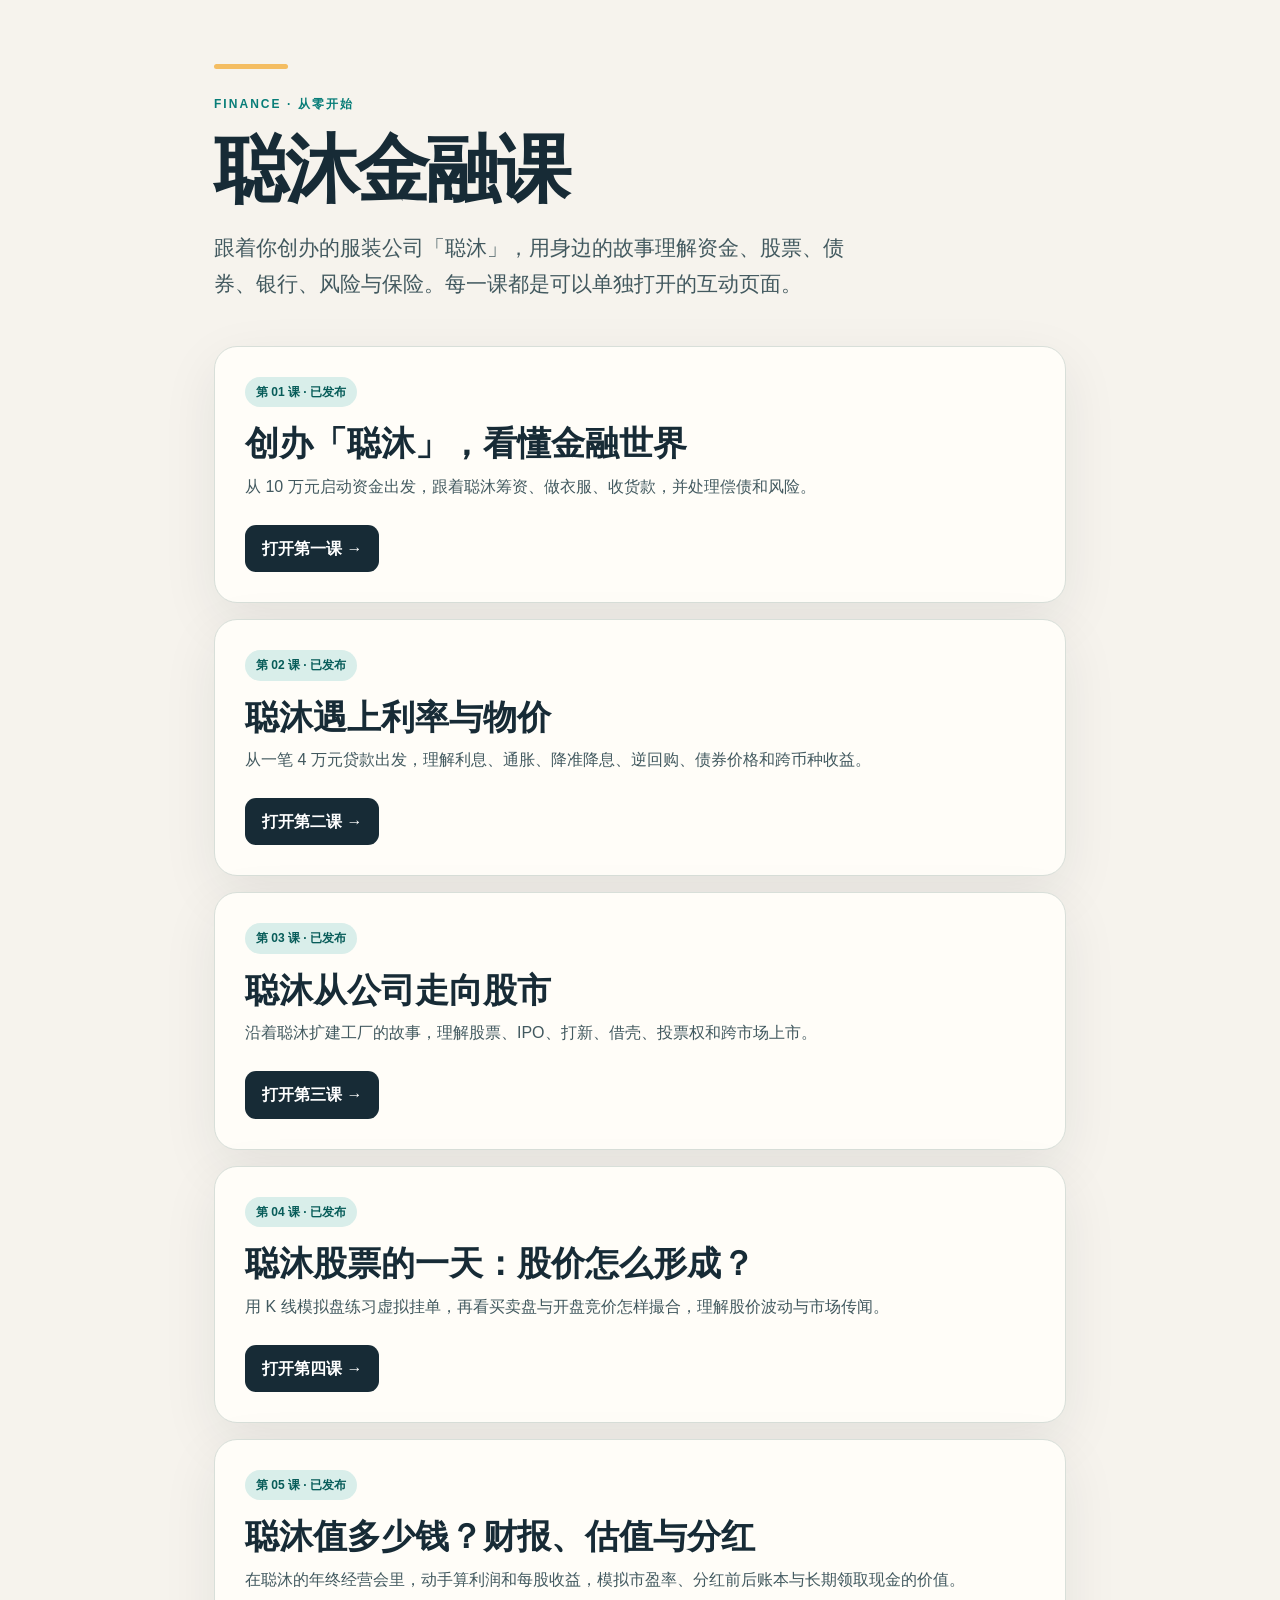
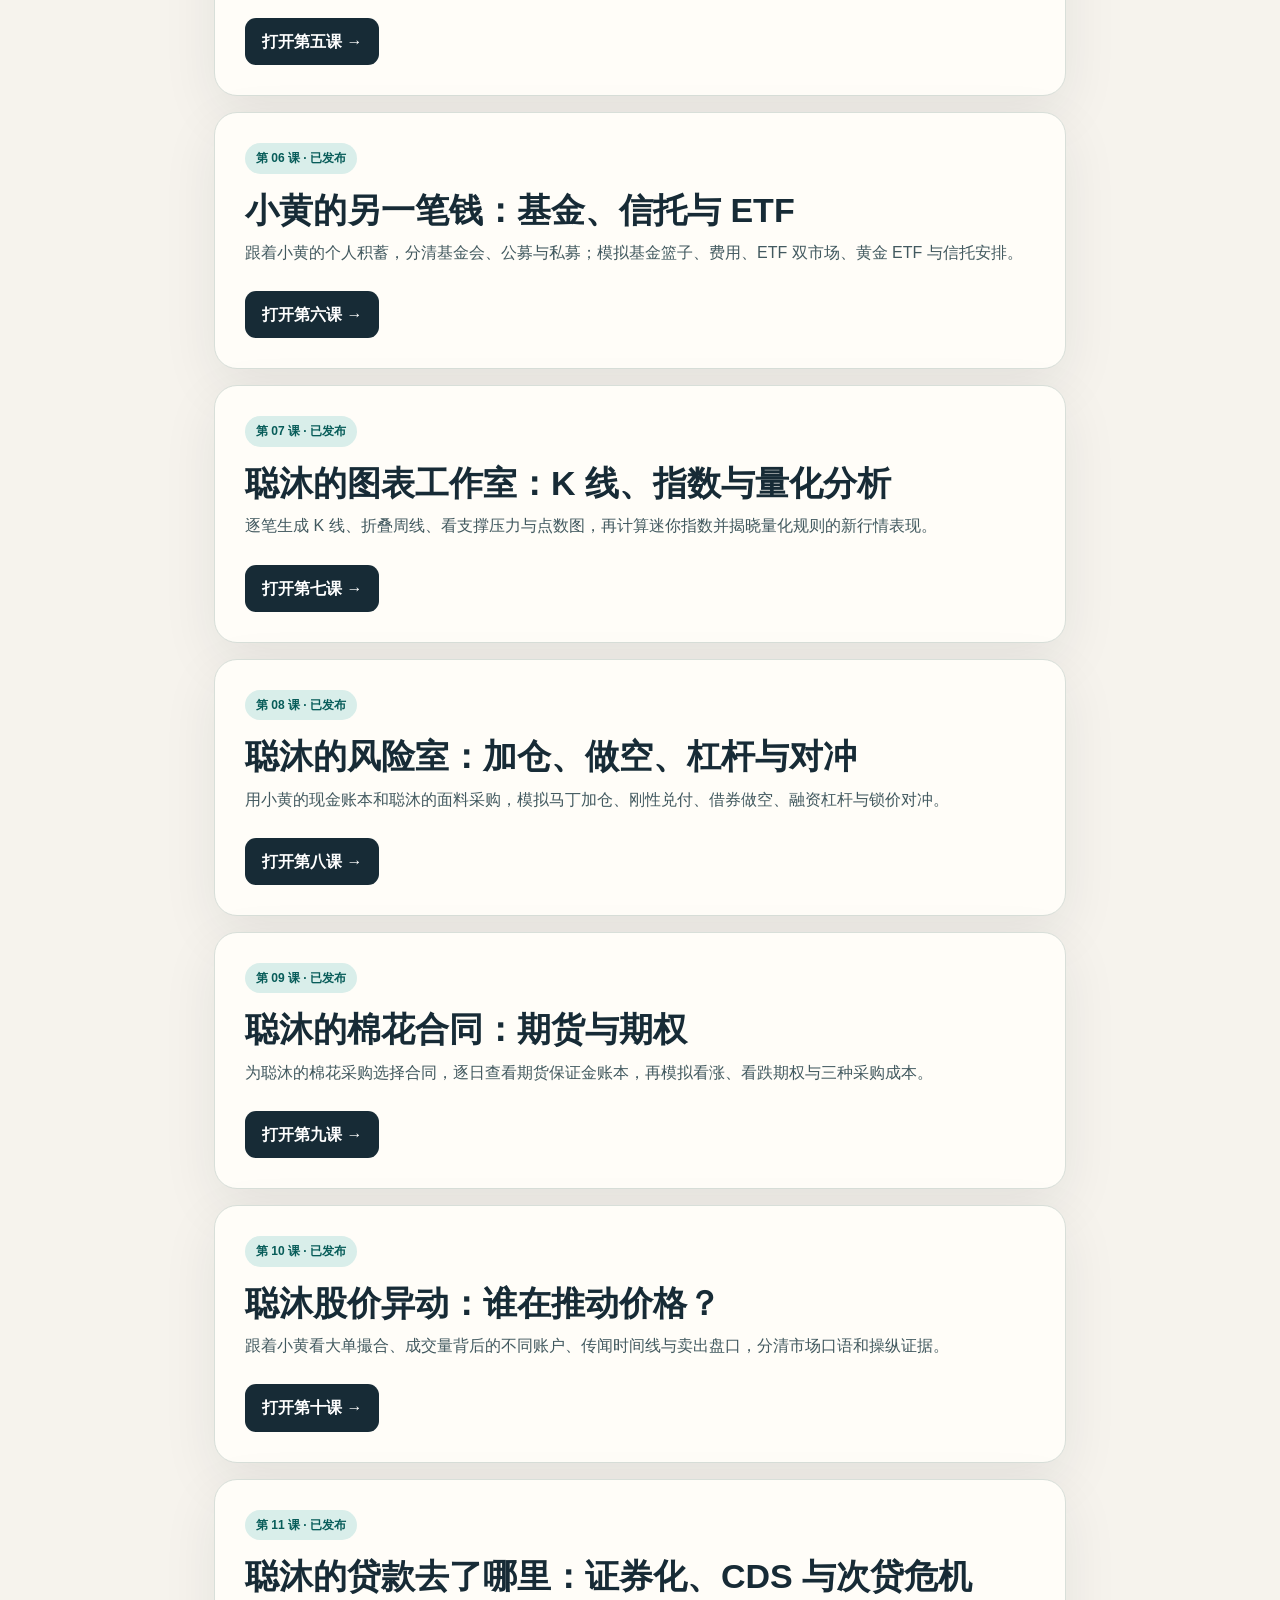
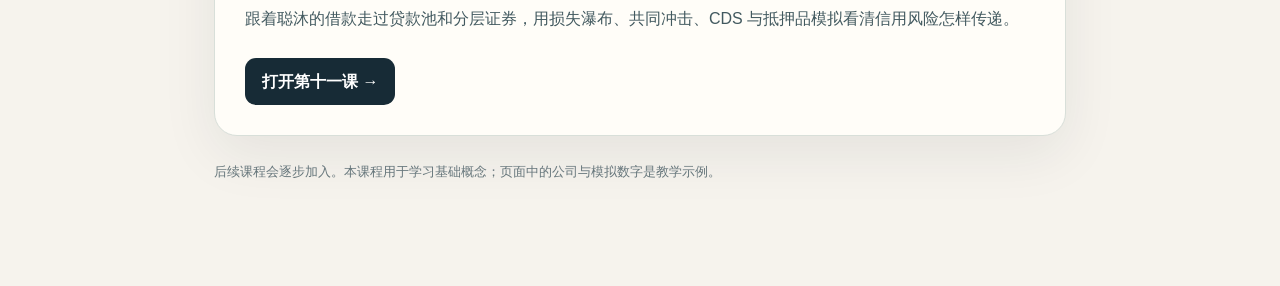
==== index.html @ 576a6f42 "Add lesson eleven on securitization and credit risk" ====
<!doctype html>
<html lang="zh-CN">
<head>
  <meta charset="utf-8">
  <meta name="viewport" content="width=device-width, initial-scale=1">
  <meta name="description" content="跟着聪沐服装公司的故事，学习金融基础知识。">
  <title>聪沐金融课</title>
  <style>
    :root{color-scheme:light;--ink:#172b36;--teal:#087d78;--paper:#f6f3ed;--line:#d8dfd9;--gold:#f4bd62}
    *{box-sizing:border-box}body{margin:0;background:var(--paper);color:var(--ink);font-family:-apple-system,BlinkMacSystemFont,"PingFang SC","Microsoft YaHei",sans-serif;line-height:1.7}a{color:inherit}.wrap{max-width:900px;margin:auto;padding:64px 24px 90px}.eyebrow{font-size:12px;letter-spacing:.17em;text-transform:uppercase;color:var(--teal);font-weight:800}h1{font-size:clamp(38px,7vw,74px);line-height:1.15;letter-spacing:-.045em;margin:13px 0 18px}.lead{font-size:clamp(17px,2.5vw,21px);color:#42595f;max-width:670px;margin:0 0 44px}.lesson{display:block;text-decoration:none;background:#fffdf8;border:1px solid var(--line);border-radius:23px;padding:30px;box-shadow:0 18px 55px rgba(23,43,54,.08);transition:transform .2s,box-shadow .2s;margin:0 0 16px}.lesson:hover{transform:translateY(-3px);box-shadow:0 22px 60px rgba(23,43,54,.14)}.label{display:inline-block;background:#d9eeea;color:#075c59;font-size:12px;font-weight:800;border-radius:100px;padding:5px 11px}.lesson h2{font-size:clamp(25px,4vw,34px);line-height:1.25;margin:15px 0 8px}.lesson p{font-size:16px;color:#42595f;margin:0 0 25px}.open{display:inline-block;background:var(--ink);color:white;border-radius:11px;padding:10px 17px;font-weight:800}.foot{margin-top:25px;color:#66767b;font-size:13px}.line{width:74px;height:5px;background:var(--gold);border-radius:5px;margin-bottom:25px}@media(prefers-reduced-motion:reduce){.lesson{transition:none}}
  </style>
</head>
<body>
  <main class="wrap">
    <div class="line" aria-hidden="true"></div>
    <div class="eyebrow">Finance · 从零开始</div>
    <h1>聪沐金融课</h1>
    <p class="lead">跟着你创办的服装公司「聪沐」，用身边的故事理解资金、股票、债券、银行、风险与保险。每一课都是可以单独打开的互动页面。</p>
    <a class="lesson" href="finance-course-01.html">
      <span class="label">第 01 课 · 已发布</span>
      <h2>创办「聪沐」，看懂金融世界</h2>
      <p>从 10 万元启动资金出发，跟着聪沐筹资、做衣服、收货款，并处理偿债和风险。</p>
      <span class="open">打开第一课 →</span>
    </a>
    <a class="lesson" href="finance-course-02.html">
      <span class="label">第 02 课 · 已发布</span>
      <h2>聪沐遇上利率与物价</h2>
      <p>从一笔 4 万元贷款出发，理解利息、通胀、降准降息、逆回购、债券价格和跨币种收益。</p>
      <span class="open">打开第二课 →</span>
    </a>
    <a class="lesson" href="finance-course-03.html">
      <span class="label">第 03 课 · 已发布</span>
      <h2>聪沐从公司走向股市</h2>
      <p>沿着聪沐扩建工厂的故事，理解股票、IPO、打新、借壳、投票权和跨市场上市。</p>
      <span class="open">打开第三课 →</span>
    </a>
    <a class="lesson" href="finance-course-04.html">
      <span class="label">第 04 课 · 已发布</span>
      <h2>聪沐股票的一天：股价怎么形成？</h2>
      <p>用 K 线模拟盘练习虚拟挂单，再看买卖盘与开盘竞价怎样撮合，理解股价波动与市场传闻。</p>
      <span class="open">打开第四课 →</span>
    </a>
    <a class="lesson" href="finance-course-05.html">
      <span class="label">第 05 课 · 已发布</span>
      <h2>聪沐值多少钱？财报、估值与分红</h2>
      <p>在聪沐的年终经营会里，动手算利润和每股收益，模拟市盈率、分红前后账本与长期领取现金的价值。</p>
      <span class="open">打开第五课 →</span>
    </a>
    <a class="lesson" href="finance-course-06.html">
      <span class="label">第 06 课 · 已发布</span>
      <h2>小黄的另一笔钱：基金、信托与 ETF</h2>
      <p>跟着小黄的个人积蓄，分清基金会、公募与私募；模拟基金篮子、费用、ETF 双市场、黄金 ETF 与信托安排。</p>
      <span class="open">打开第六课 →</span>
    </a>
    <a class="lesson" href="finance-course-07.html">
      <span class="label">第 07 课 · 已发布</span>
      <h2>聪沐的图表工作室：K 线、指数与量化分析</h2>
      <p>逐笔生成 K 线、折叠周线、看支撑压力与点数图，再计算迷你指数并揭晓量化规则的新行情表现。</p>
      <span class="open">打开第七课 →</span>
    </a>
    <a class="lesson" href="finance-course-08.html">
      <span class="label">第 08 课 · 已发布</span>
      <h2>聪沐的风险室：加仓、做空、杠杆与对冲</h2>
      <p>用小黄的现金账本和聪沐的面料采购，模拟马丁加仓、刚性兑付、借券做空、融资杠杆与锁价对冲。</p>
      <span class="open">打开第八课 →</span>
    </a>
    <a class="lesson" href="finance-course-09.html">
      <span class="label">第 09 课 · 已发布</span>
      <h2>聪沐的棉花合同：期货与期权</h2>
      <p>为聪沐的棉花采购选择合同，逐日查看期货保证金账本，再模拟看涨、看跌期权与三种采购成本。</p>
      <span class="open">打开第九课 →</span>
    </a>
    <a class="lesson" href="finance-course-10.html">
      <span class="label">第 10 课 · 已发布</span>
      <h2>聪沐股价异动：谁在推动价格？</h2>
      <p>跟着小黄看大单撮合、成交量背后的不同账户、传闻时间线与卖出盘口，分清市场口语和操纵证据。</p>
      <span class="open">打开第十课 →</span>
    </a>
    <a class="lesson" href="finance-course-11.html">
      <span class="label">第 11 课 · 已发布</span>
      <h2>聪沐的贷款去了哪里：证券化、CDS 与次贷危机</h2>
      <p>跟着聪沐的借款走过贷款池和分层证券，用损失瀑布、共同冲击、CDS 与抵押品模拟看清信用风险怎样传递。</p>
      <span class="open">打开第十一课 →</span>
    </a>
    <p class="foot">后续课程会逐步加入。本课程用于学习基础概念；页面中的公司与模拟数字是教学示例。</p>
  </main>
</body>
</html>
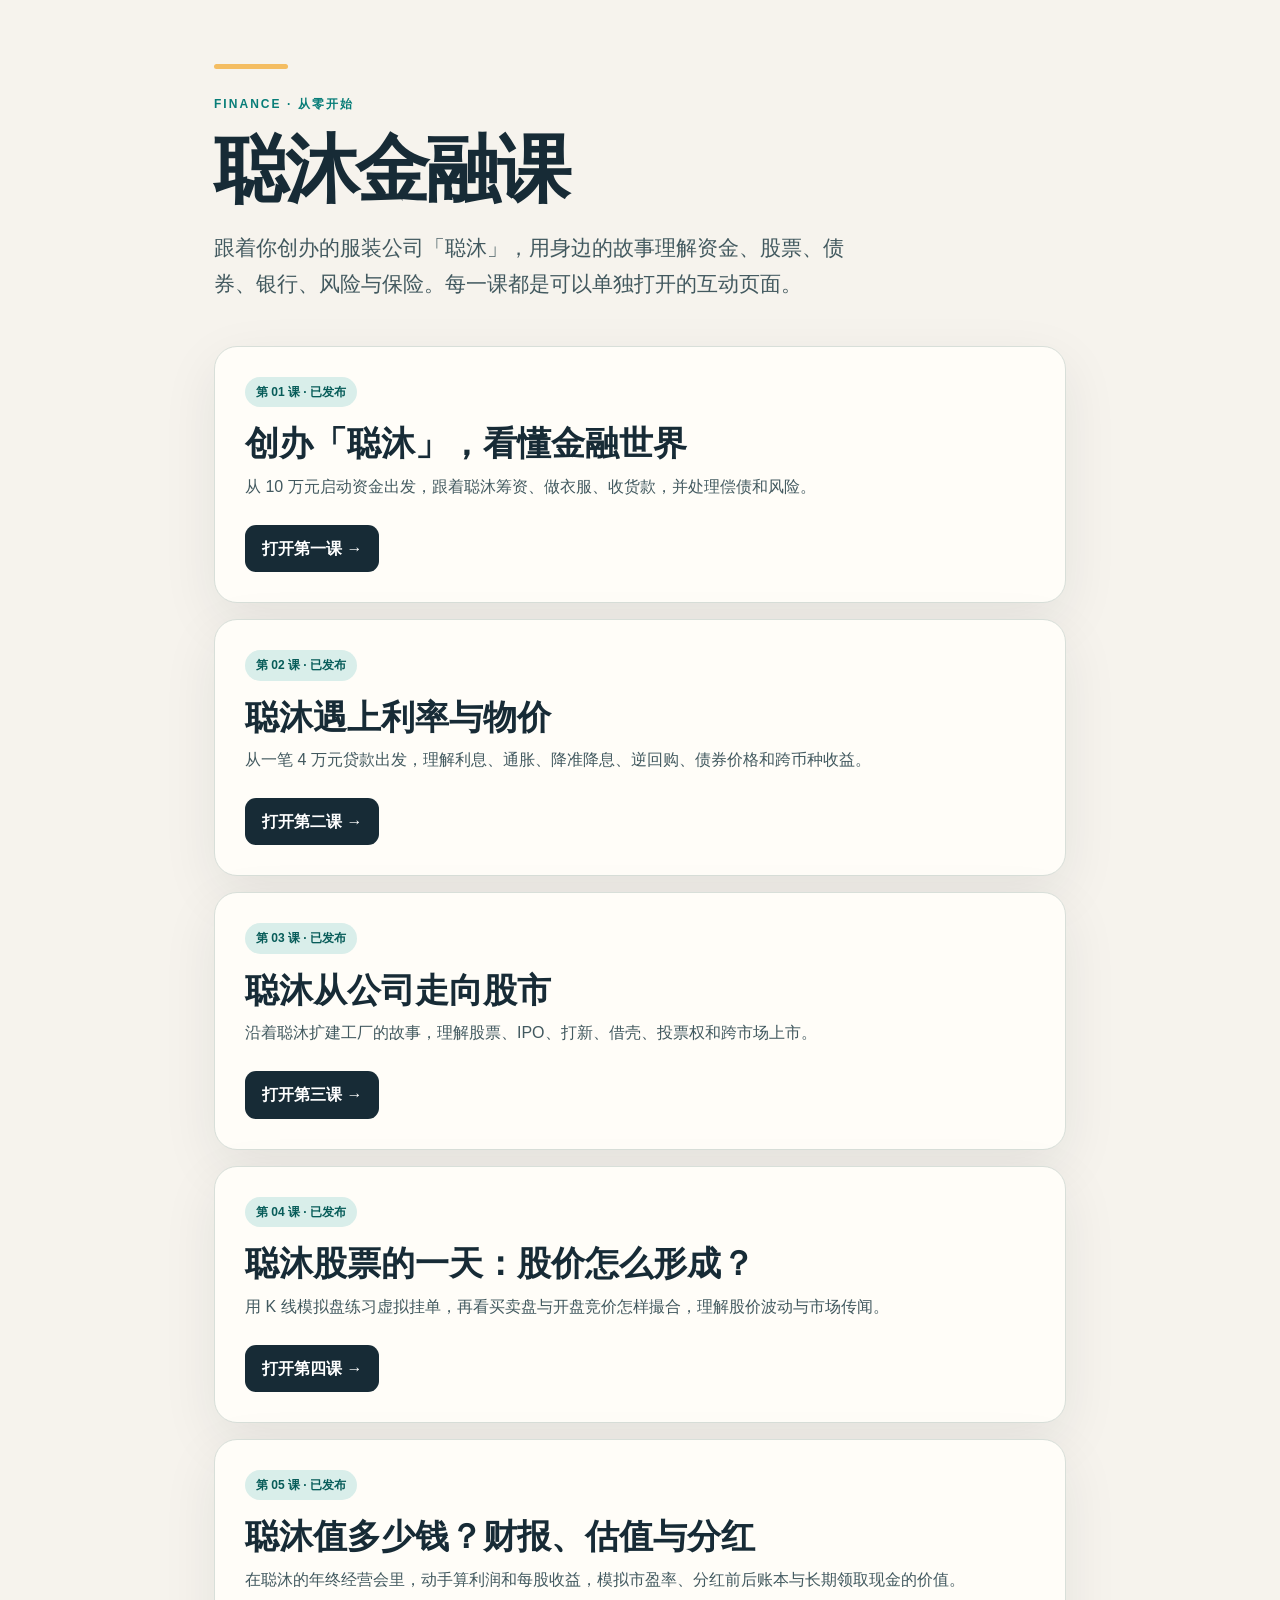
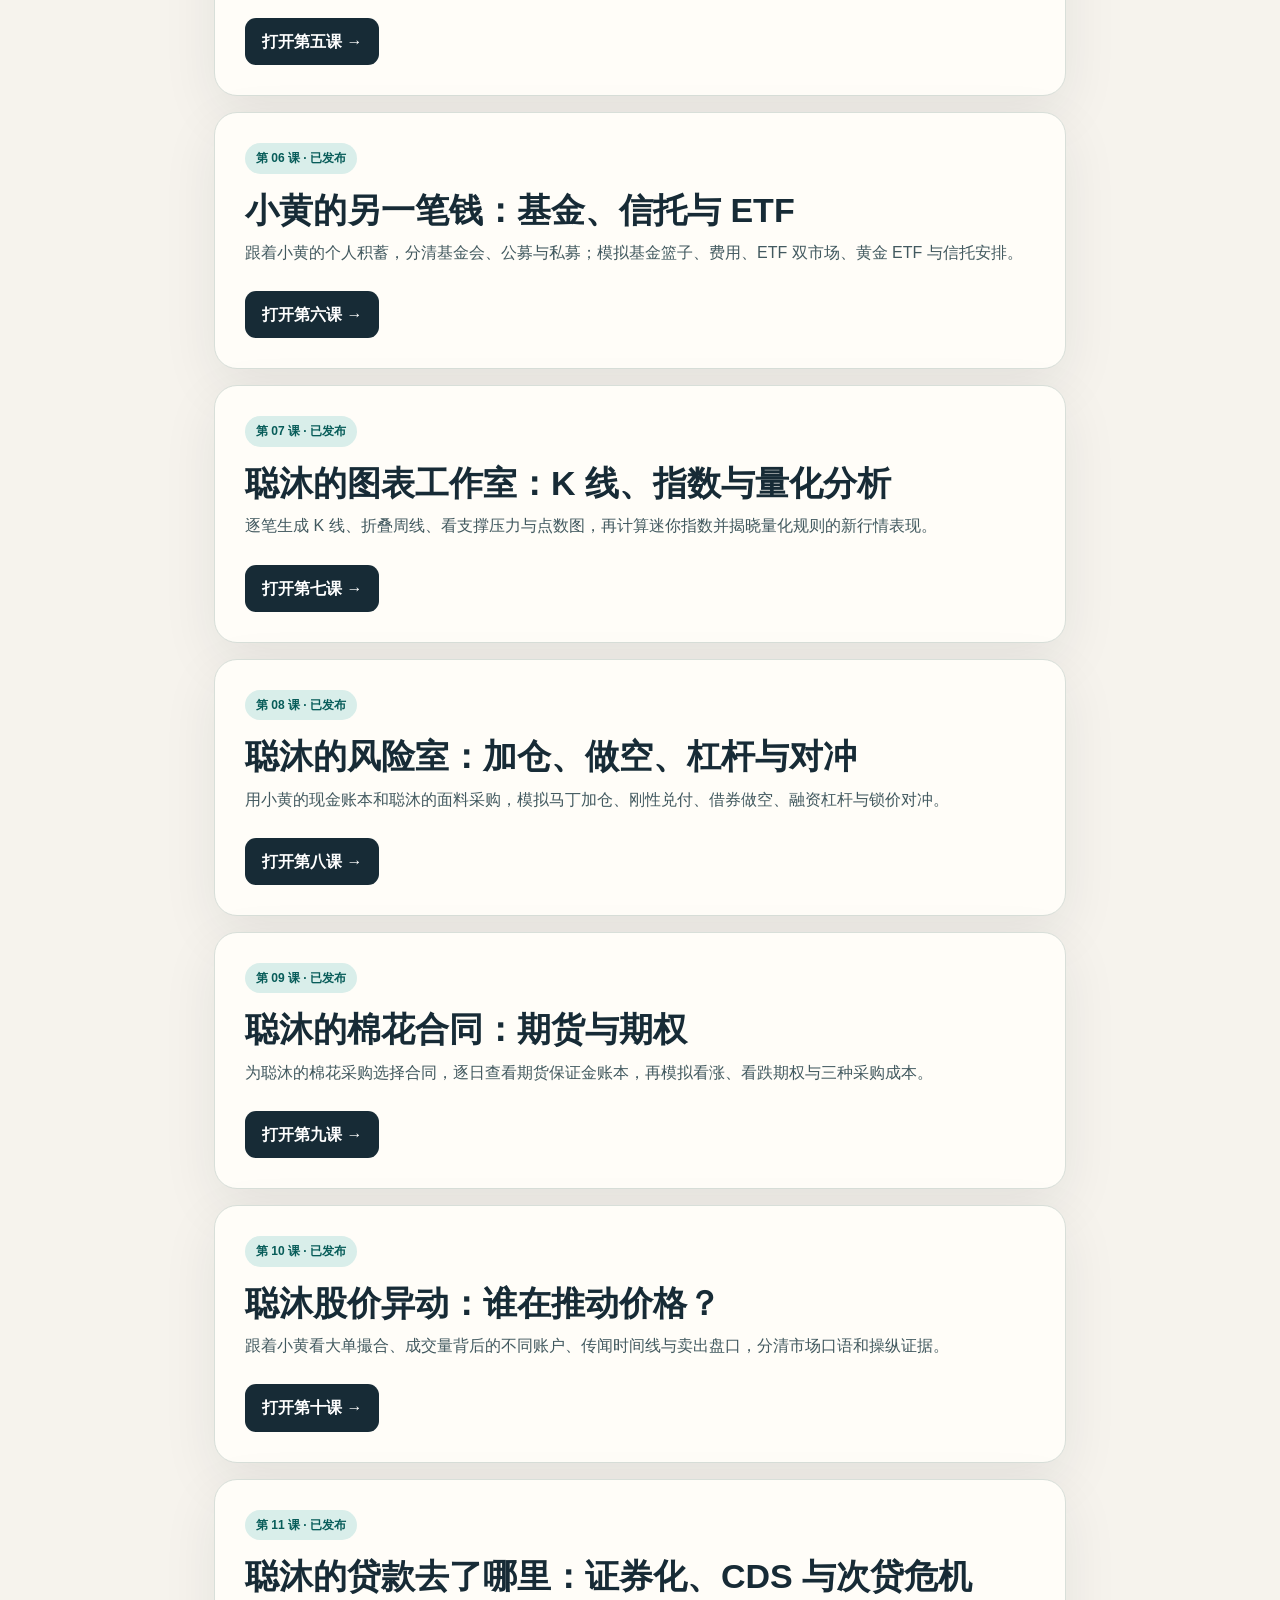
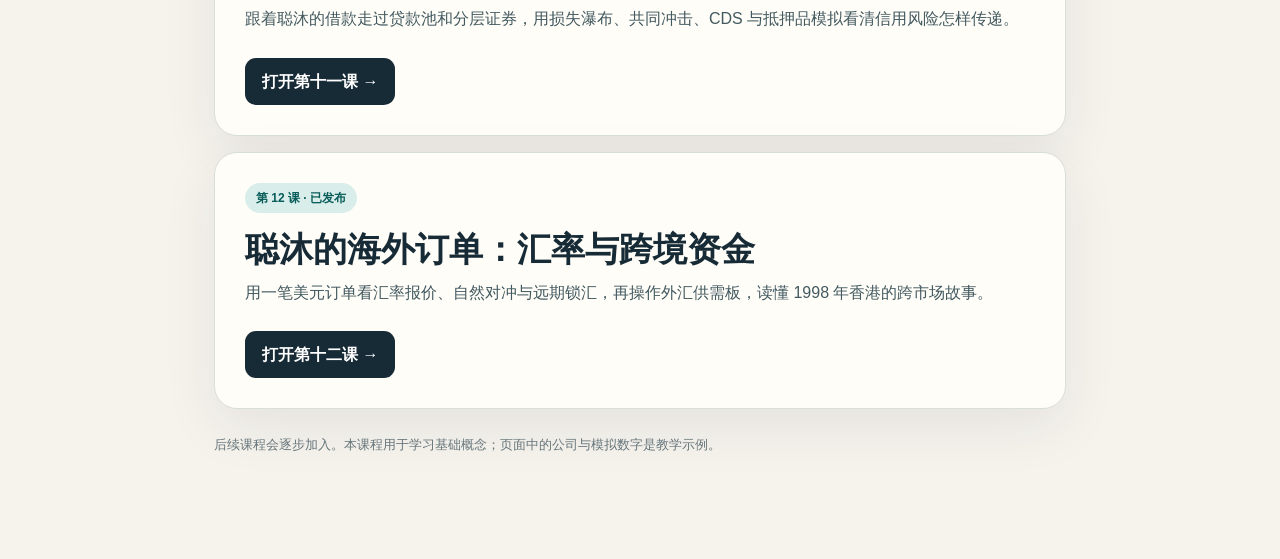
==== commit 32bc1f63: "Add lesson twelve on exchange rates and capital flows" ====
--- a/index.html
+++ b/index.html
@@ -82,6 +82,12 @@
       <p>跟着聪沐的借款走过贷款池和分层证券，用损失瀑布、共同冲击、CDS 与抵押品模拟看清信用风险怎样传递。</p>
       <span class="open">打开第十一课 →</span>
     </a>
+    <a class="lesson" href="finance-course-12.html">
+      <span class="label">第 12 课 · 已发布</span>
+      <h2>聪沐的海外订单：汇率与跨境资金</h2>
+      <p>用一笔美元订单看汇率报价、自然对冲与远期锁汇，再操作外汇供需板，读懂 1998 年香港的跨市场故事。</p>
+      <span class="open">打开第十二课 →</span>
+    </a>
     <p class="foot">后续课程会逐步加入。本课程用于学习基础概念；页面中的公司与模拟数字是教学示例。</p>
   </main>
 </body>
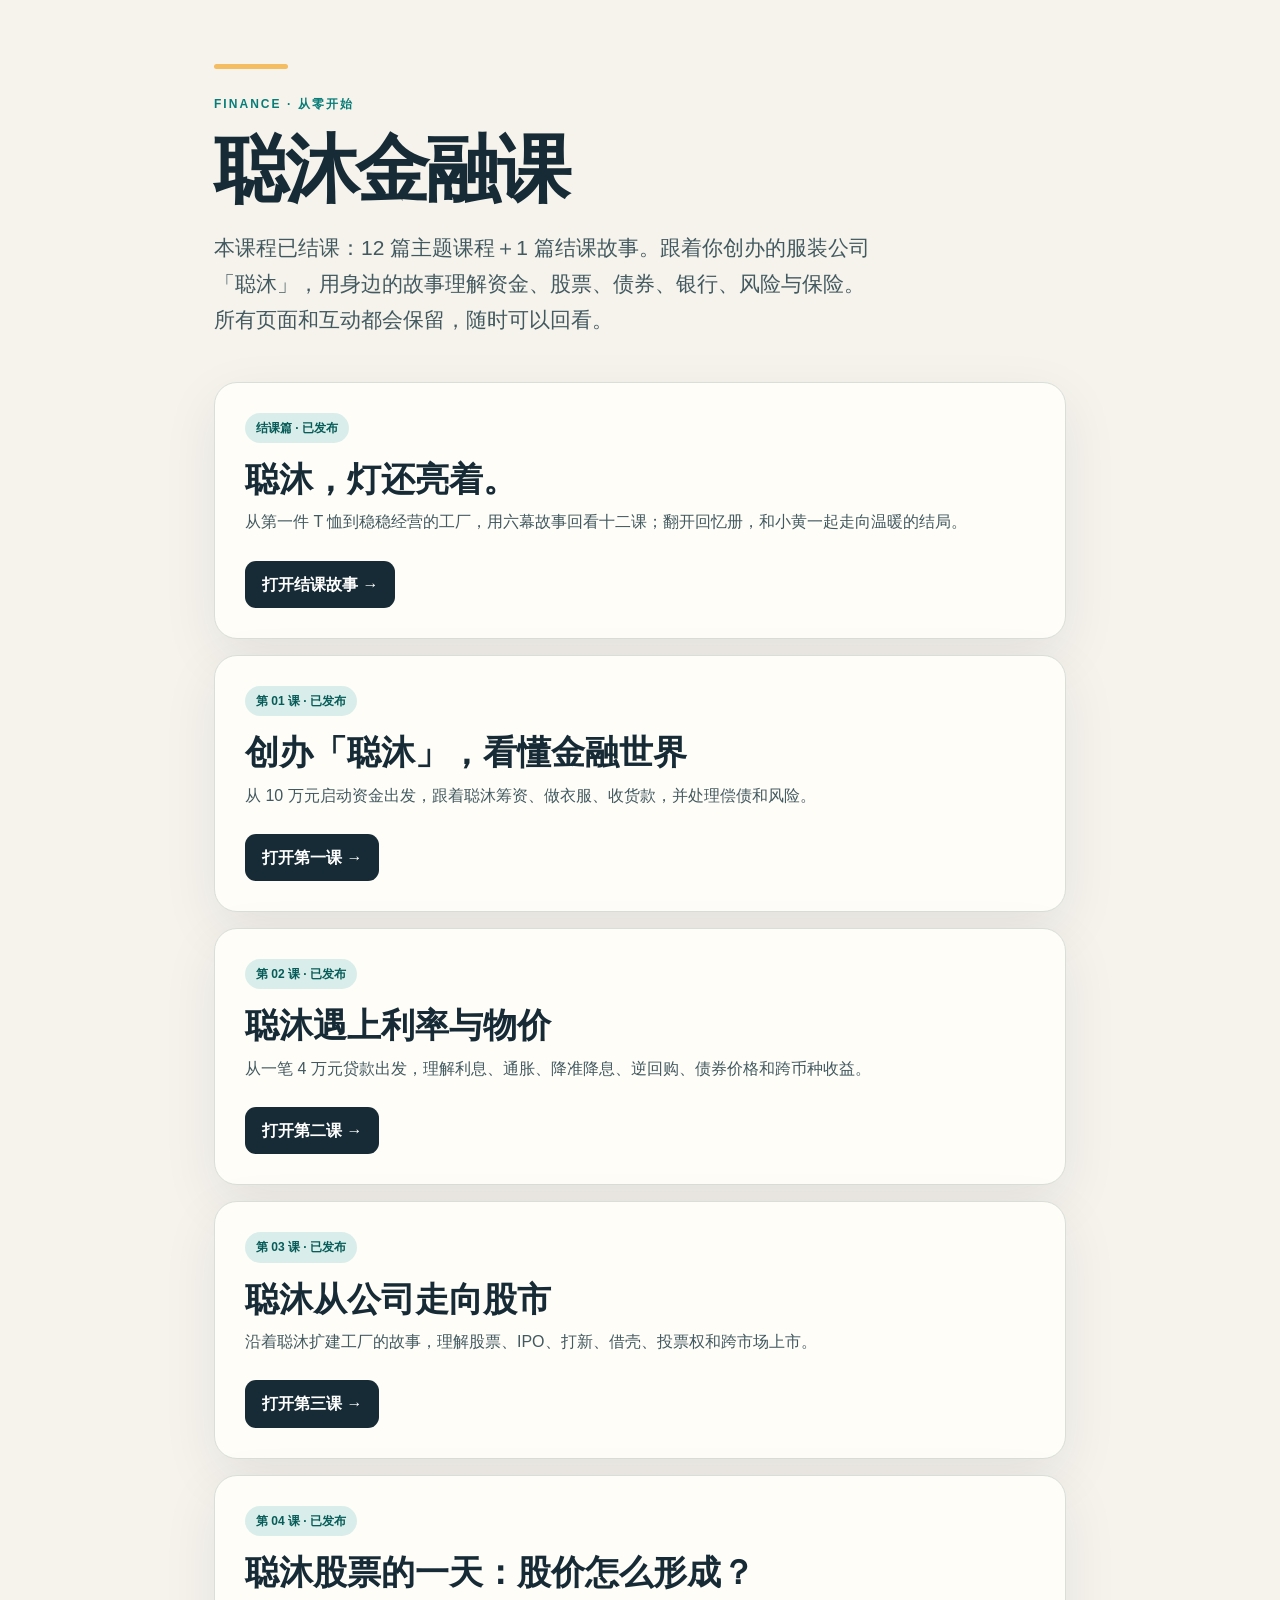
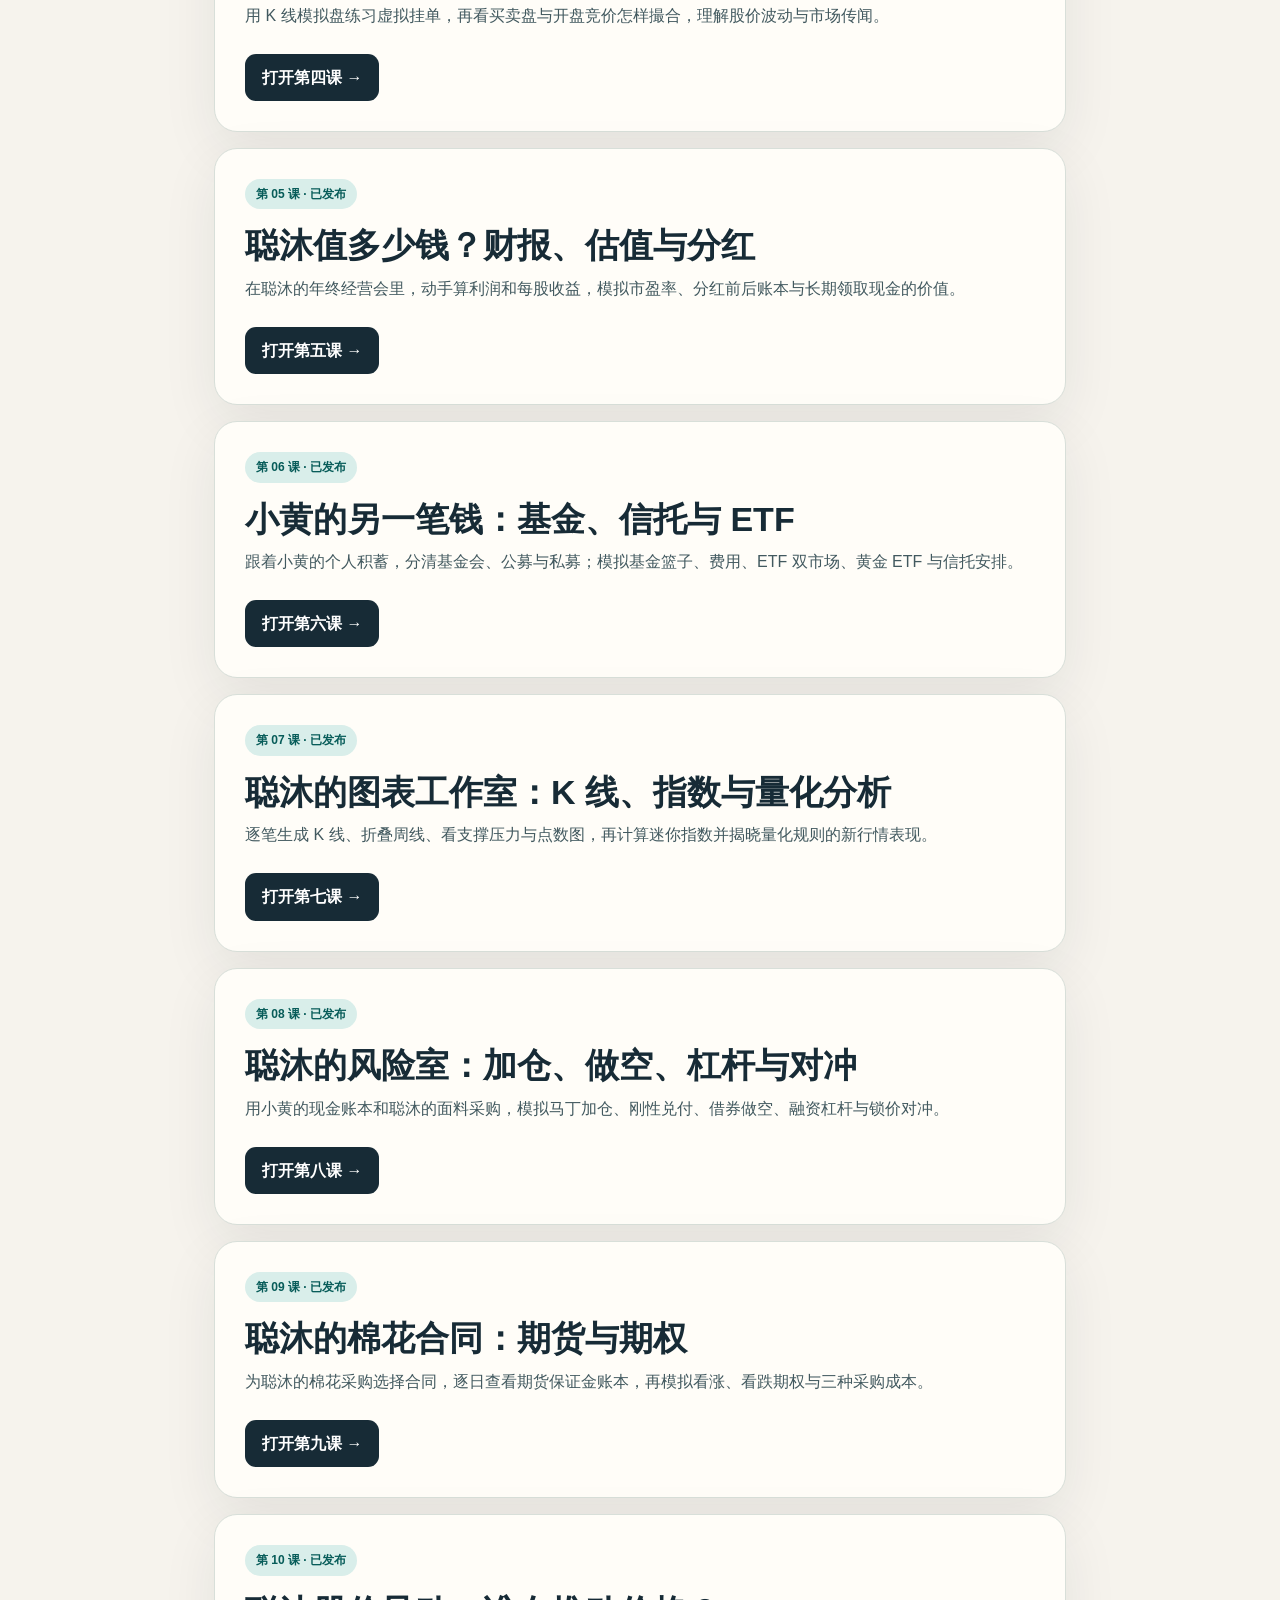
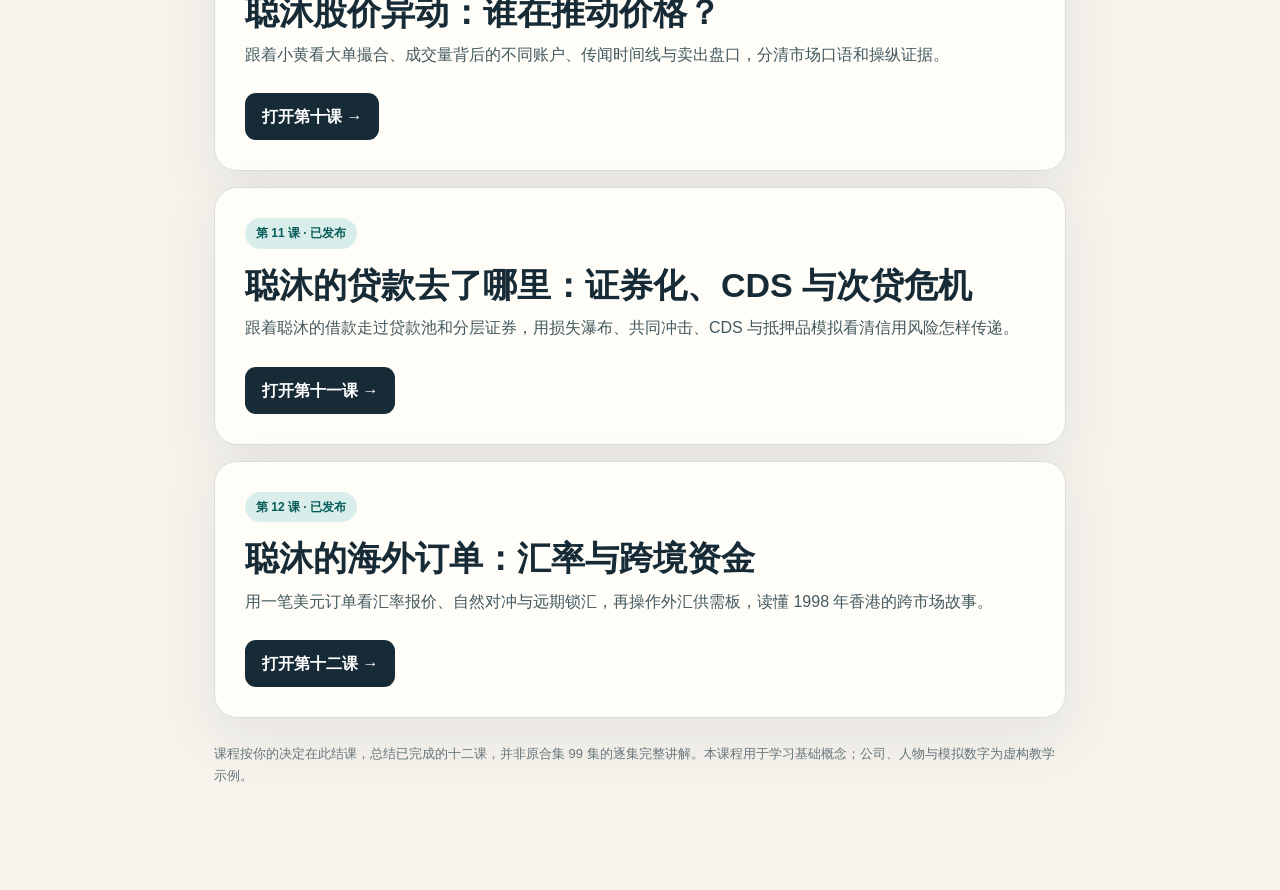
==== commit da5fe5f8: "Conclude course with Congmu company story" ====
--- a/index.html
+++ b/index.html
@@ -15,7 +15,13 @@
     <div class="line" aria-hidden="true"></div>
     <div class="eyebrow">Finance · 从零开始</div>
     <h1>聪沐金融课</h1>
-    <p class="lead">跟着你创办的服装公司「聪沐」，用身边的故事理解资金、股票、债券、银行、风险与保险。每一课都是可以单独打开的互动页面。</p>
+    <p class="lead">本课程已结课：12 篇主题课程＋1 篇结课故事。跟着你创办的服装公司「聪沐」，用身边的故事理解资金、股票、债券、银行、风险与保险。所有页面和互动都会保留，随时可以回看。</p>
+    <a class="lesson" href="finance-course-13.html">
+      <span class="label">结课篇 · 已发布</span>
+      <h2>聪沐，灯还亮着。</h2>
+      <p>从第一件 T 恤到稳稳经营的工厂，用六幕故事回看十二课；翻开回忆册，和小黄一起走向温暖的结局。</p>
+      <span class="open">打开结课故事 →</span>
+    </a>
     <a class="lesson" href="finance-course-01.html">
       <span class="label">第 01 课 · 已发布</span>
       <h2>创办「聪沐」，看懂金融世界</h2>
@@ -88,7 +94,7 @@
       <p>用一笔美元订单看汇率报价、自然对冲与远期锁汇，再操作外汇供需板，读懂 1998 年香港的跨市场故事。</p>
       <span class="open">打开第十二课 →</span>
     </a>
-    <p class="foot">后续课程会逐步加入。本课程用于学习基础概念；页面中的公司与模拟数字是教学示例。</p>
+    <p class="foot">课程按你的决定在此结课，总结已完成的十二课，并非原合集 99 集的逐集完整讲解。本课程用于学习基础概念；公司、人物与模拟数字为虚构教学示例。</p>
   </main>
 </body>
 </html>
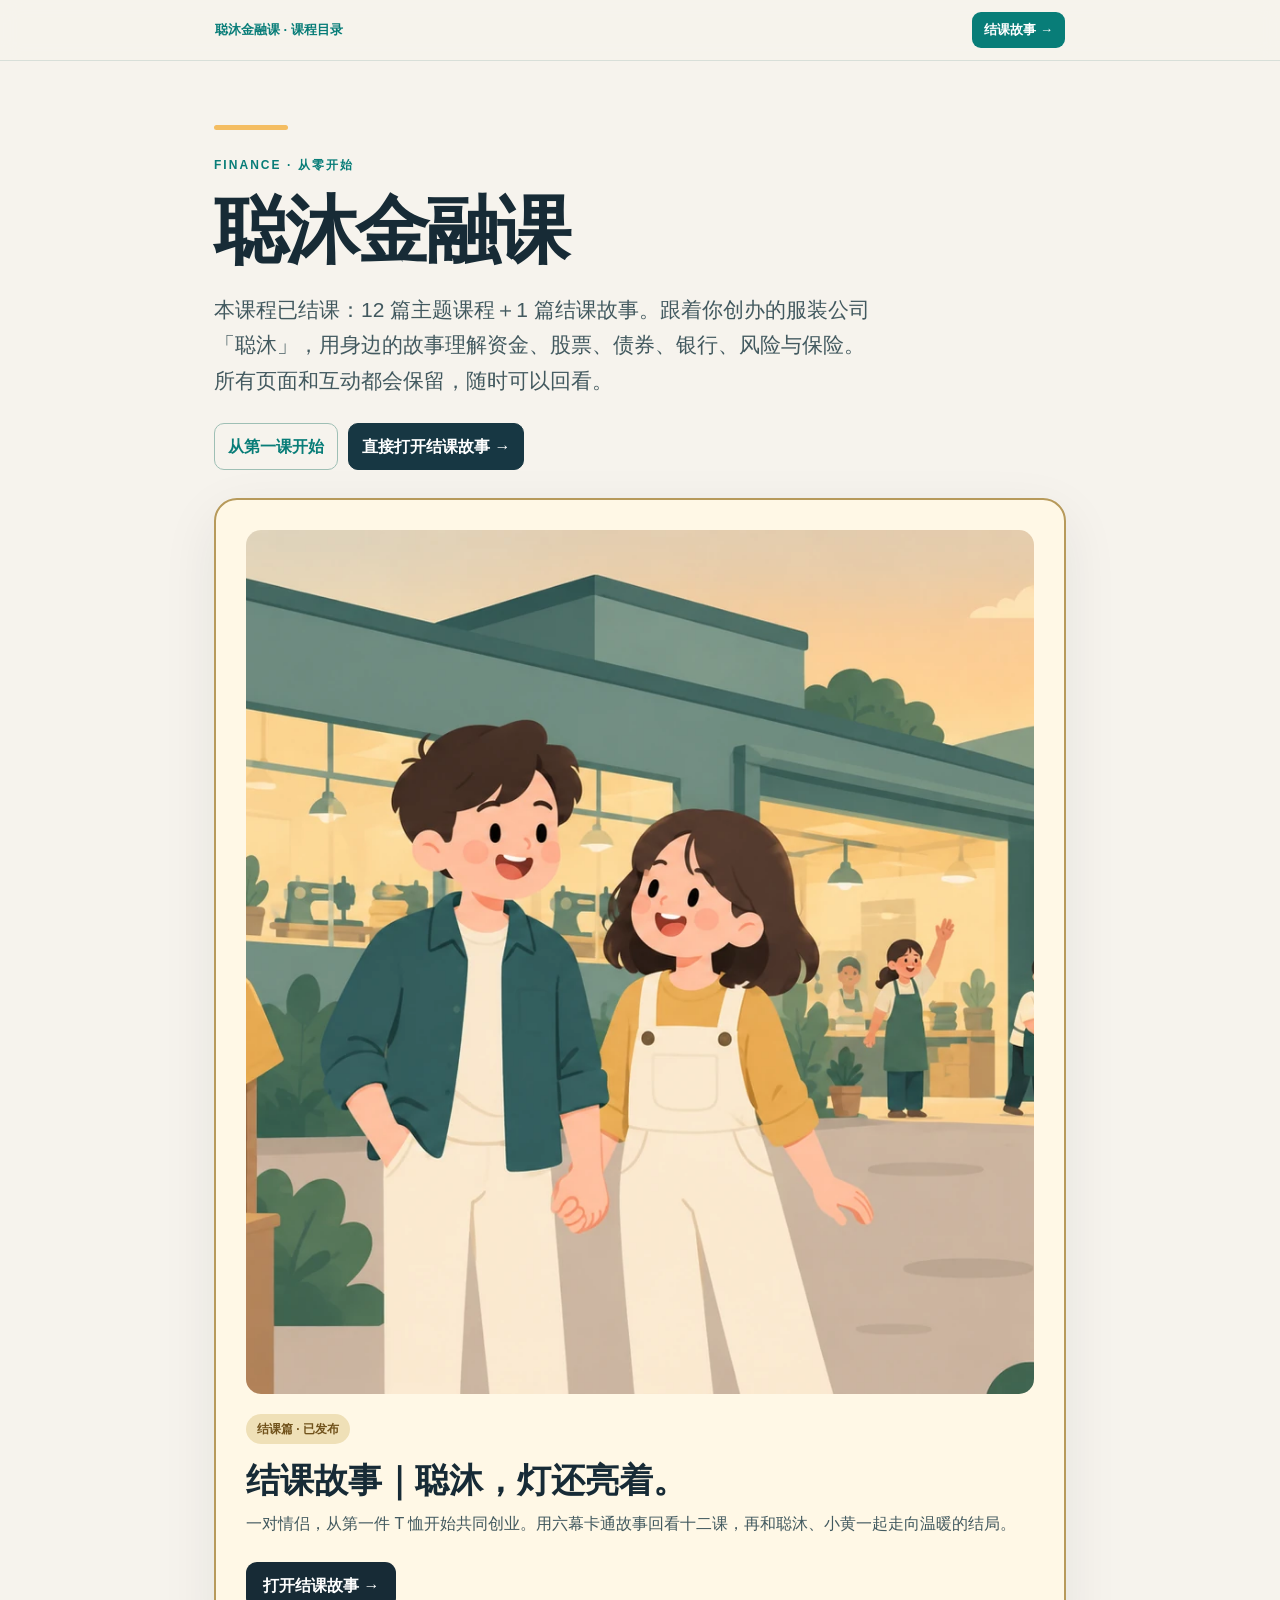
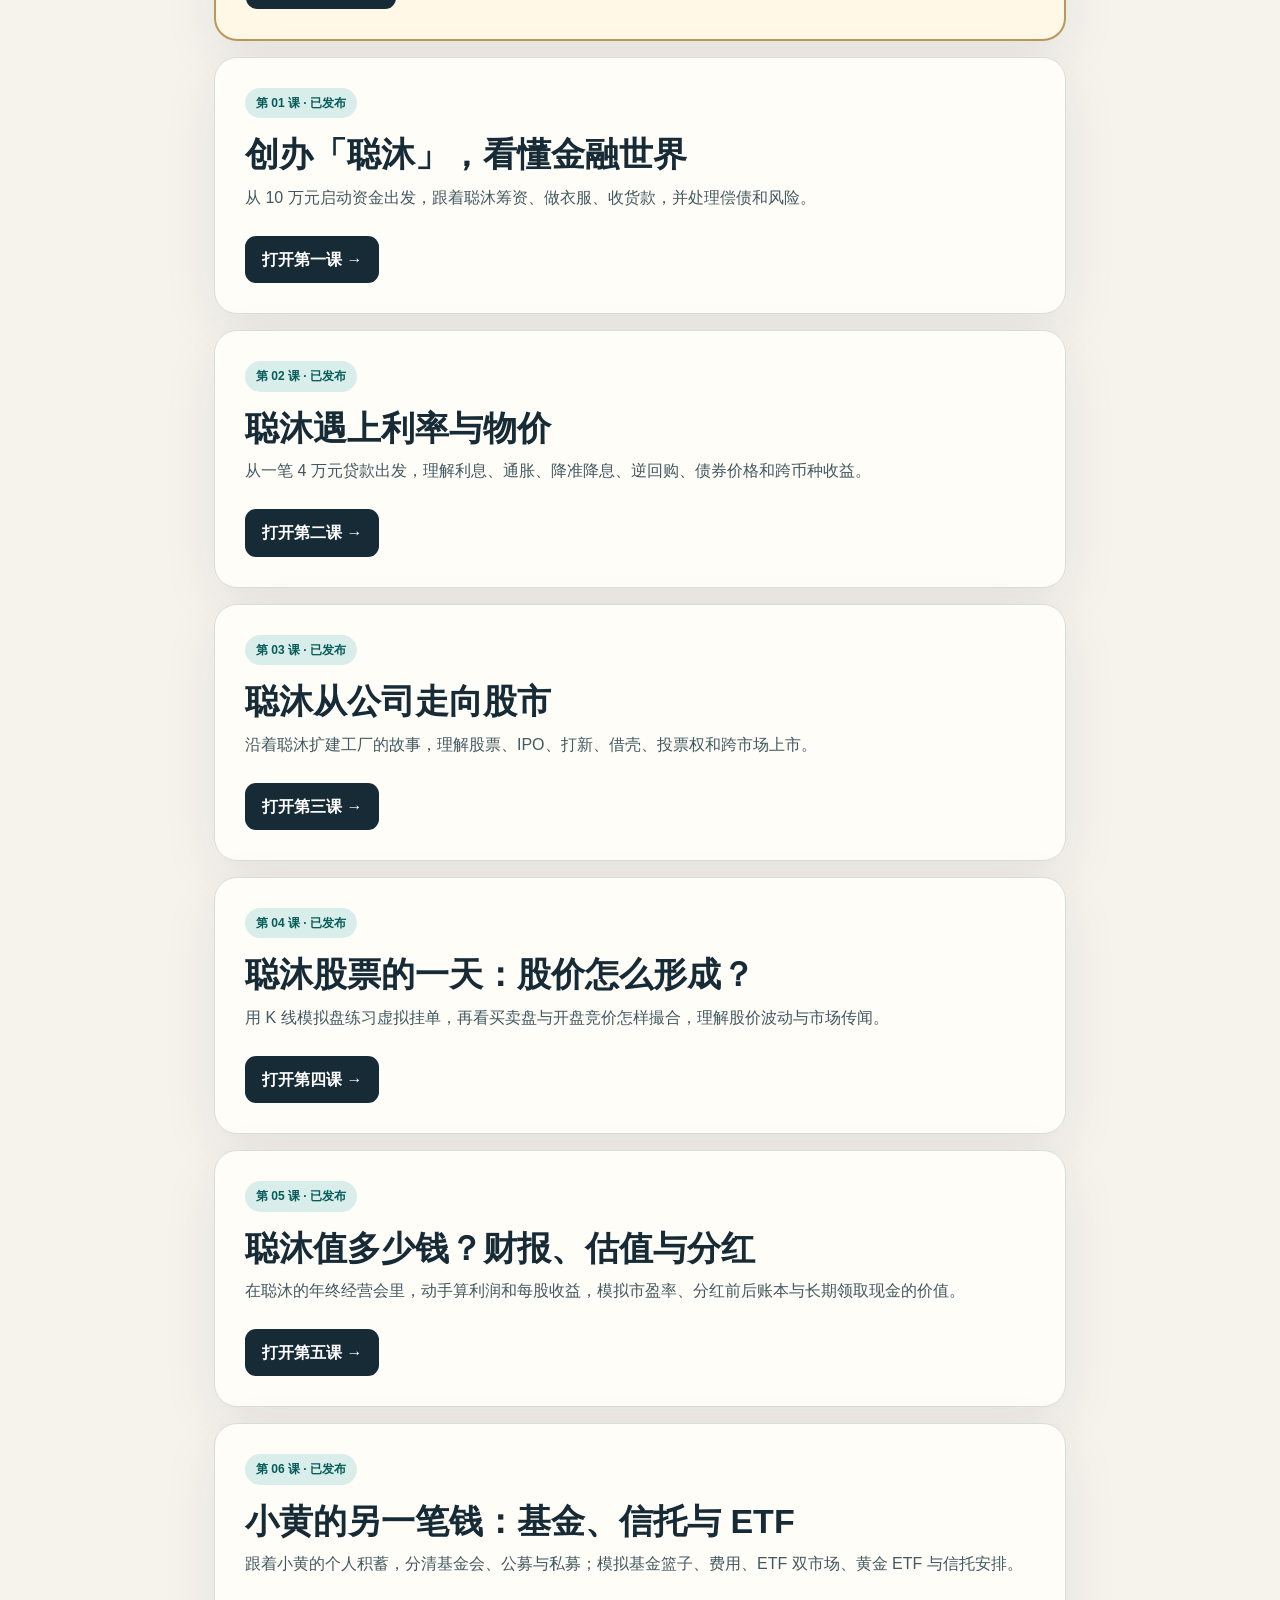
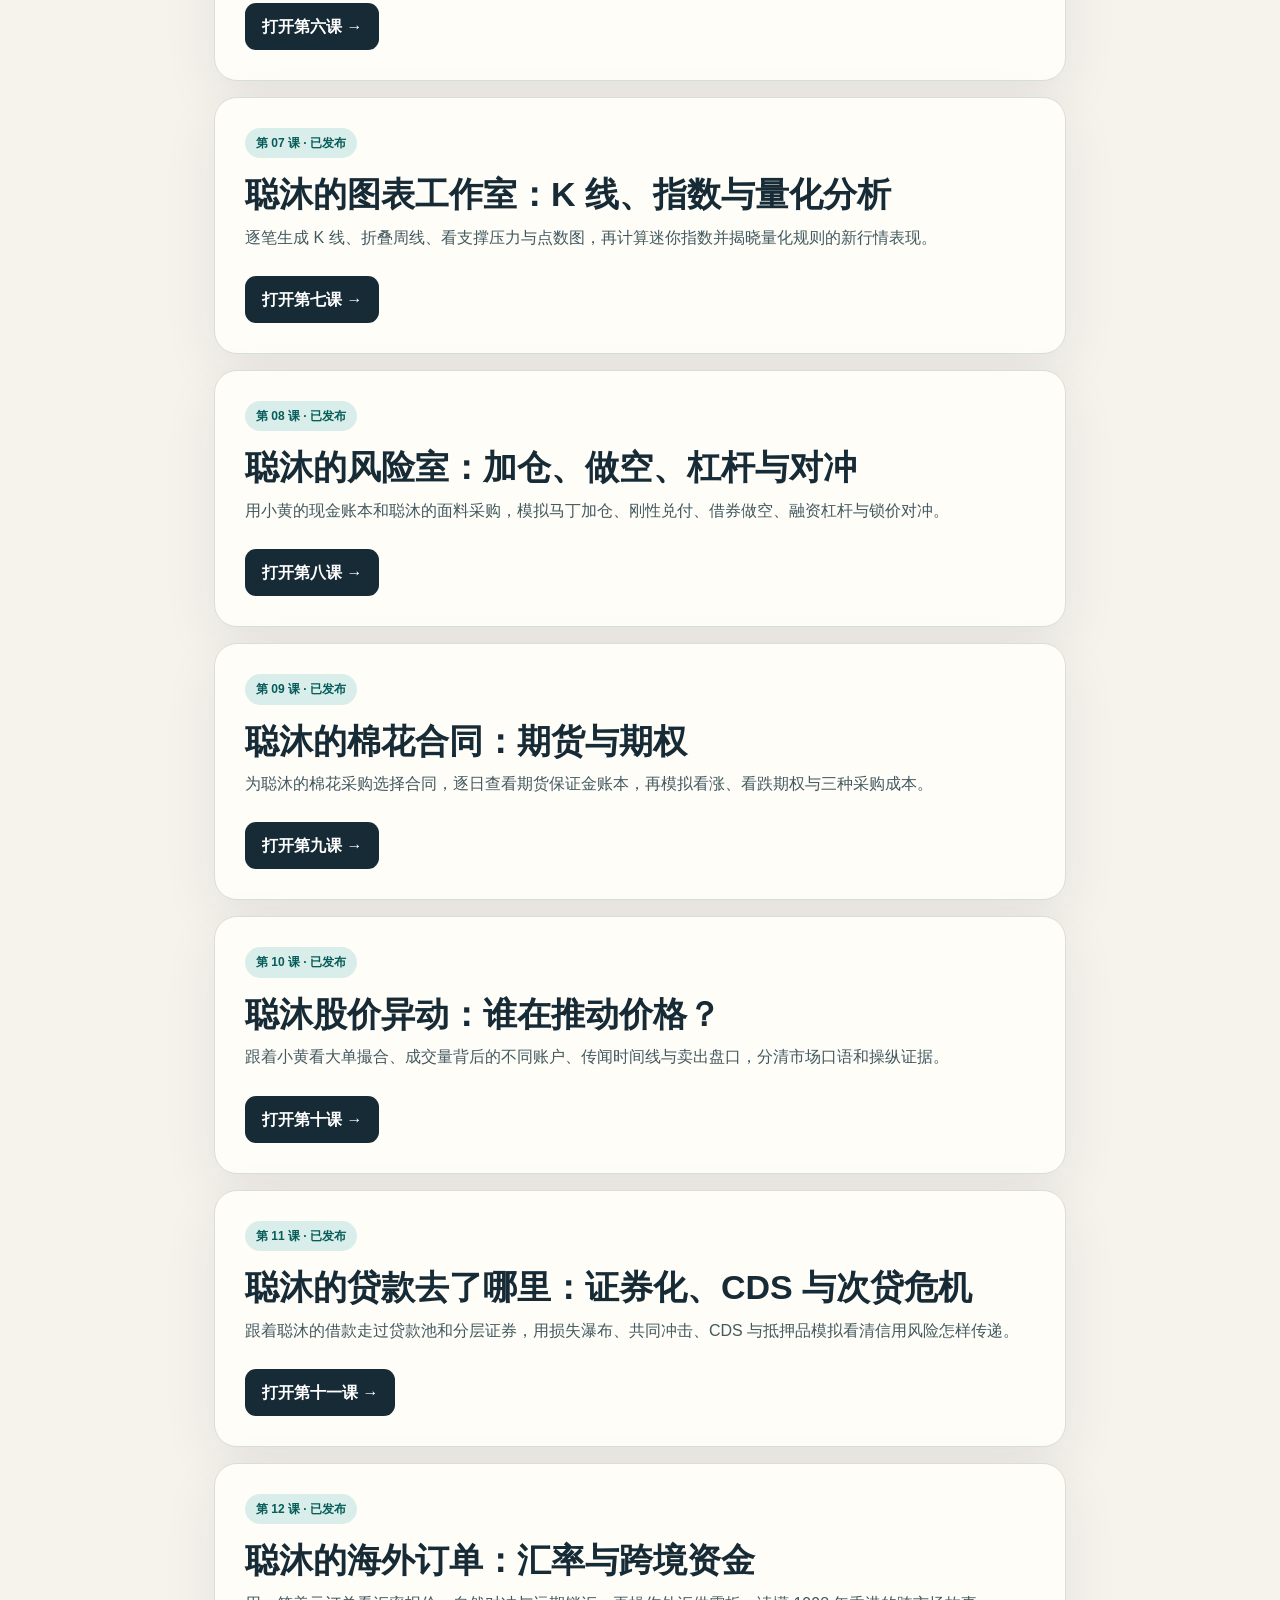
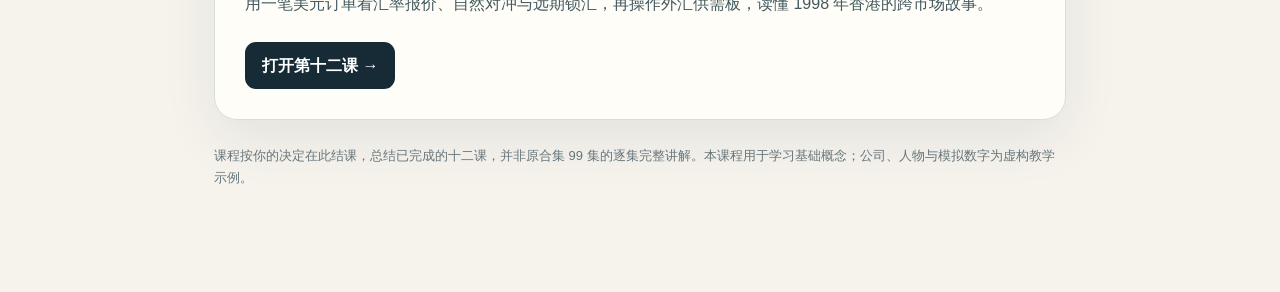
==== commit 3929866b: "Illustrate finale with couple cartoons and highlight homepage entry" ====
--- a/index.html
+++ b/index.html
@@ -8,18 +8,23 @@
   <style>
     :root{color-scheme:light;--ink:#172b36;--teal:#087d78;--paper:#f6f3ed;--line:#d8dfd9;--gold:#f4bd62}
     *{box-sizing:border-box}body{margin:0;background:var(--paper);color:var(--ink);font-family:-apple-system,BlinkMacSystemFont,"PingFang SC","Microsoft YaHei",sans-serif;line-height:1.7}a{color:inherit}.wrap{max-width:900px;margin:auto;padding:64px 24px 90px}.eyebrow{font-size:12px;letter-spacing:.17em;text-transform:uppercase;color:var(--teal);font-weight:800}h1{font-size:clamp(38px,7vw,74px);line-height:1.15;letter-spacing:-.045em;margin:13px 0 18px}.lead{font-size:clamp(17px,2.5vw,21px);color:#42595f;max-width:670px;margin:0 0 44px}.lesson{display:block;text-decoration:none;background:#fffdf8;border:1px solid var(--line);border-radius:23px;padding:30px;box-shadow:0 18px 55px rgba(23,43,54,.08);transition:transform .2s,box-shadow .2s;margin:0 0 16px}.lesson:hover{transform:translateY(-3px);box-shadow:0 22px 60px rgba(23,43,54,.14)}.label{display:inline-block;background:#d9eeea;color:#075c59;font-size:12px;font-weight:800;border-radius:100px;padding:5px 11px}.lesson h2{font-size:clamp(25px,4vw,34px);line-height:1.25;margin:15px 0 8px}.lesson p{font-size:16px;color:#42595f;margin:0 0 25px}.open{display:inline-block;background:var(--ink);color:white;border-radius:11px;padding:10px 17px;font-weight:800}.foot{margin-top:25px;color:#66767b;font-size:13px}.line{width:74px;height:5px;background:var(--gold);border-radius:5px;margin-bottom:25px}@media(prefers-reduced-motion:reduce){.lesson{transition:none}}
-  </style>
+
+.course-nav{display:flex;align-items:center;justify-content:space-between;gap:14px;position:sticky;top:0;z-index:10;background:#f6f3edf2;backdrop-filter:blur(10px);border-bottom:1px solid var(--line);padding:12px max(20px,calc((100vw - 850px)/2));font-size:13px;font-weight:850}.course-nav a{color:var(--teal);text-decoration:none}.course-nav a:last-child{background:var(--teal);color:white;padding:7px 12px;border-radius:9px}.quick-links{display:flex;gap:10px;flex-wrap:wrap;margin:-20px 0 28px}.quick-links a{color:var(--teal);font-weight:850;text-decoration:none;border:1px solid #9ebfb5;border-radius:10px;padding:9px 13px}.quick-links a:last-child{background:#173743;color:white;border-color:#173743}.finale{border:2px solid #b79a5b;background:#fff8e6}.finale .label{background:#efe0b7;color:#71521b}.lesson-cover{display:block;width:100%;aspect-ratio:16/9;object-fit:cover;border-radius:15px;margin:0 0 20px}a:focus-visible{outline:3px solid var(--gold);outline-offset:3px}
+</style>
 </head>
 <body>
+  <nav class="course-nav" aria-label="首页快捷入口"><a href="#course-list">聪沐金融课 · 课程目录</a><a href="finance-course-13.html?v=20260928-cartoon">结课故事 →</a></nav>
   <main class="wrap">
     <div class="line" aria-hidden="true"></div>
     <div class="eyebrow">Finance · 从零开始</div>
     <h1>聪沐金融课</h1>
     <p class="lead">本课程已结课：12 篇主题课程＋1 篇结课故事。跟着你创办的服装公司「聪沐」，用身边的故事理解资金、股票、债券、银行、风险与保险。所有页面和互动都会保留，随时可以回看。</p>
-    <a class="lesson" href="finance-course-13.html">
+    <div class="quick-links"><a href="finance-course-01.html">从第一课开始</a><a href="finance-course-13.html?v=20260928-cartoon">直接打开结课故事 →</a></div>
+    <a class="lesson finale" id="course-list" href="finance-course-13.html?v=20260928-cartoon">
+      <img class="lesson-cover" src="assets/finale-06.webp" alt="聪沐情侣在暖灯亮着的服装工厂前牵手，员工与客户一起庆祝" width="1536" height="864" fetchpriority="high">
       <span class="label">结课篇 · 已发布</span>
-      <h2>聪沐，灯还亮着。</h2>
-      <p>从第一件 T 恤到稳稳经营的工厂，用六幕故事回看十二课；翻开回忆册，和小黄一起走向温暖的结局。</p>
+      <h2>结课故事｜聪沐，灯还亮着。</h2>
+      <p>一对情侣，从第一件 T 恤开始共同创业。用六幕卡通故事回看十二课，再和聪沐、小黄一起走向温暖的结局。</p>
       <span class="open">打开结课故事 →</span>
     </a>
     <a class="lesson" href="finance-course-01.html">
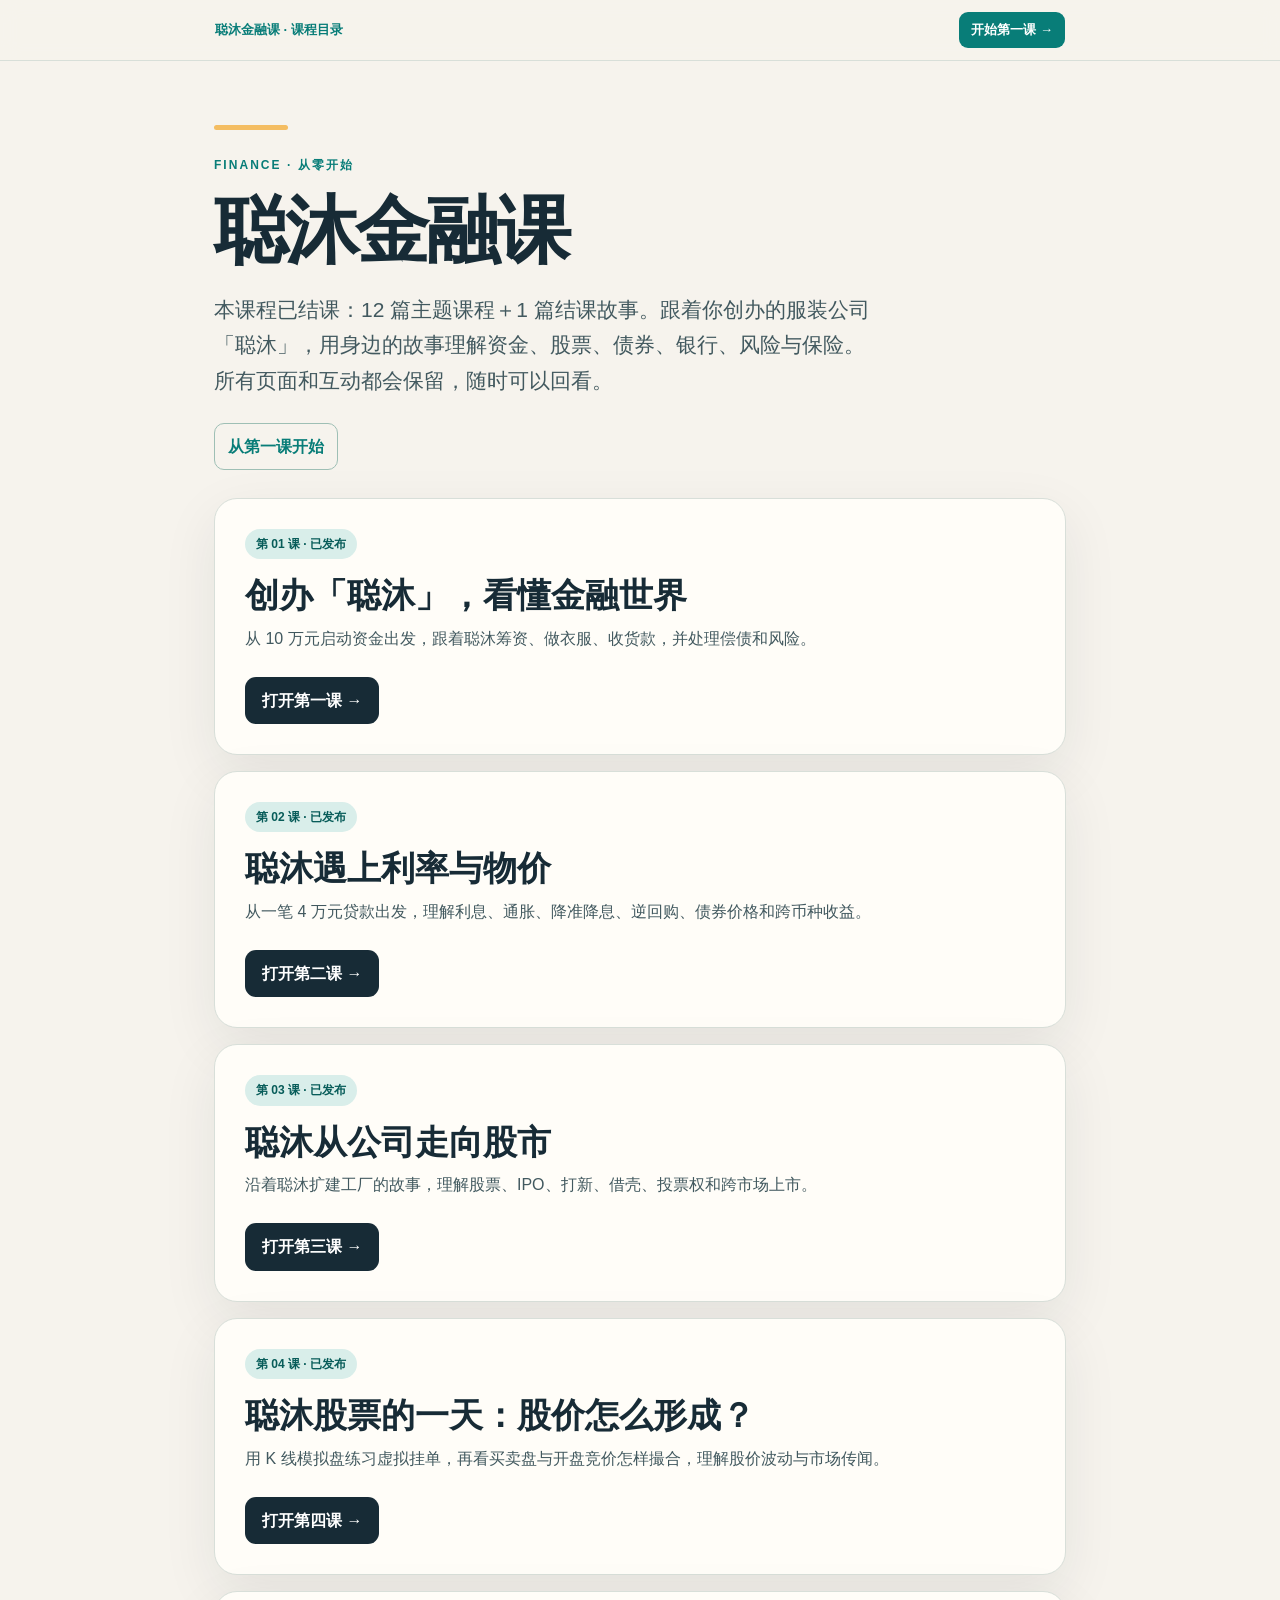
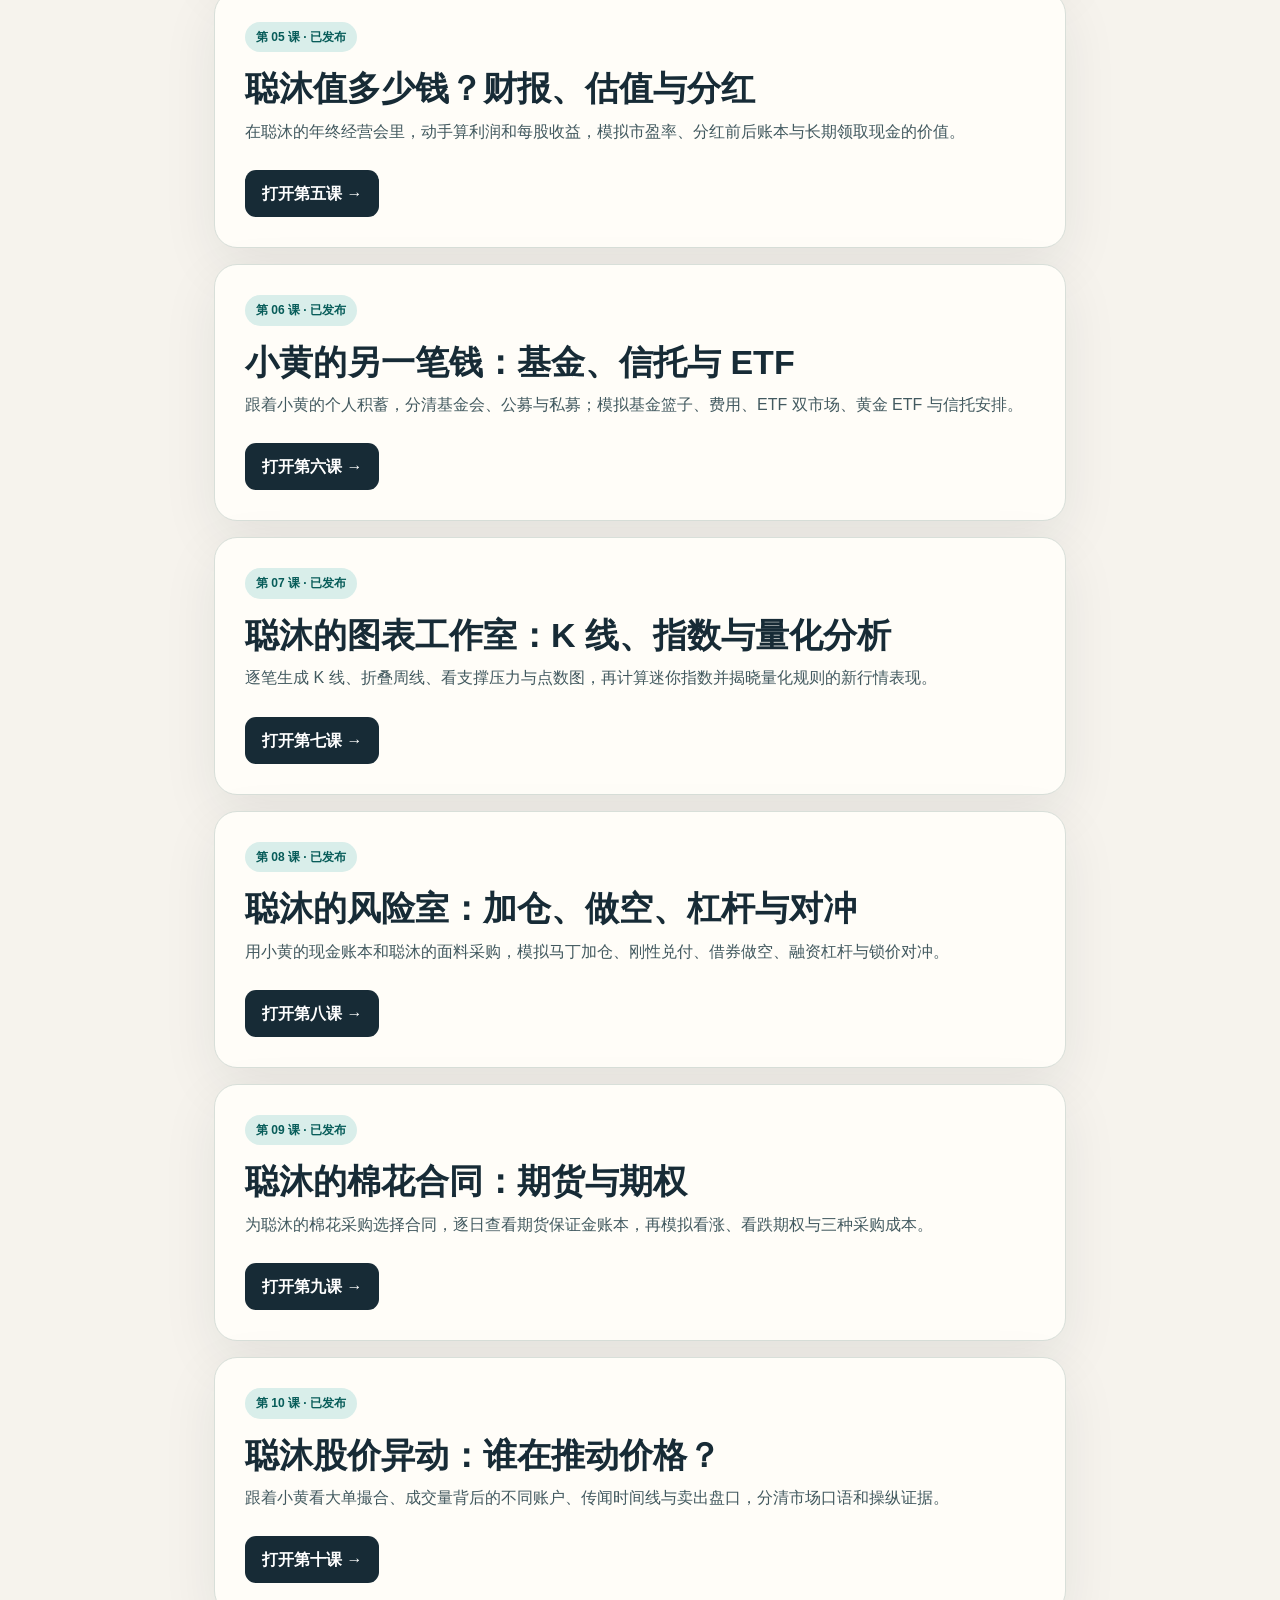
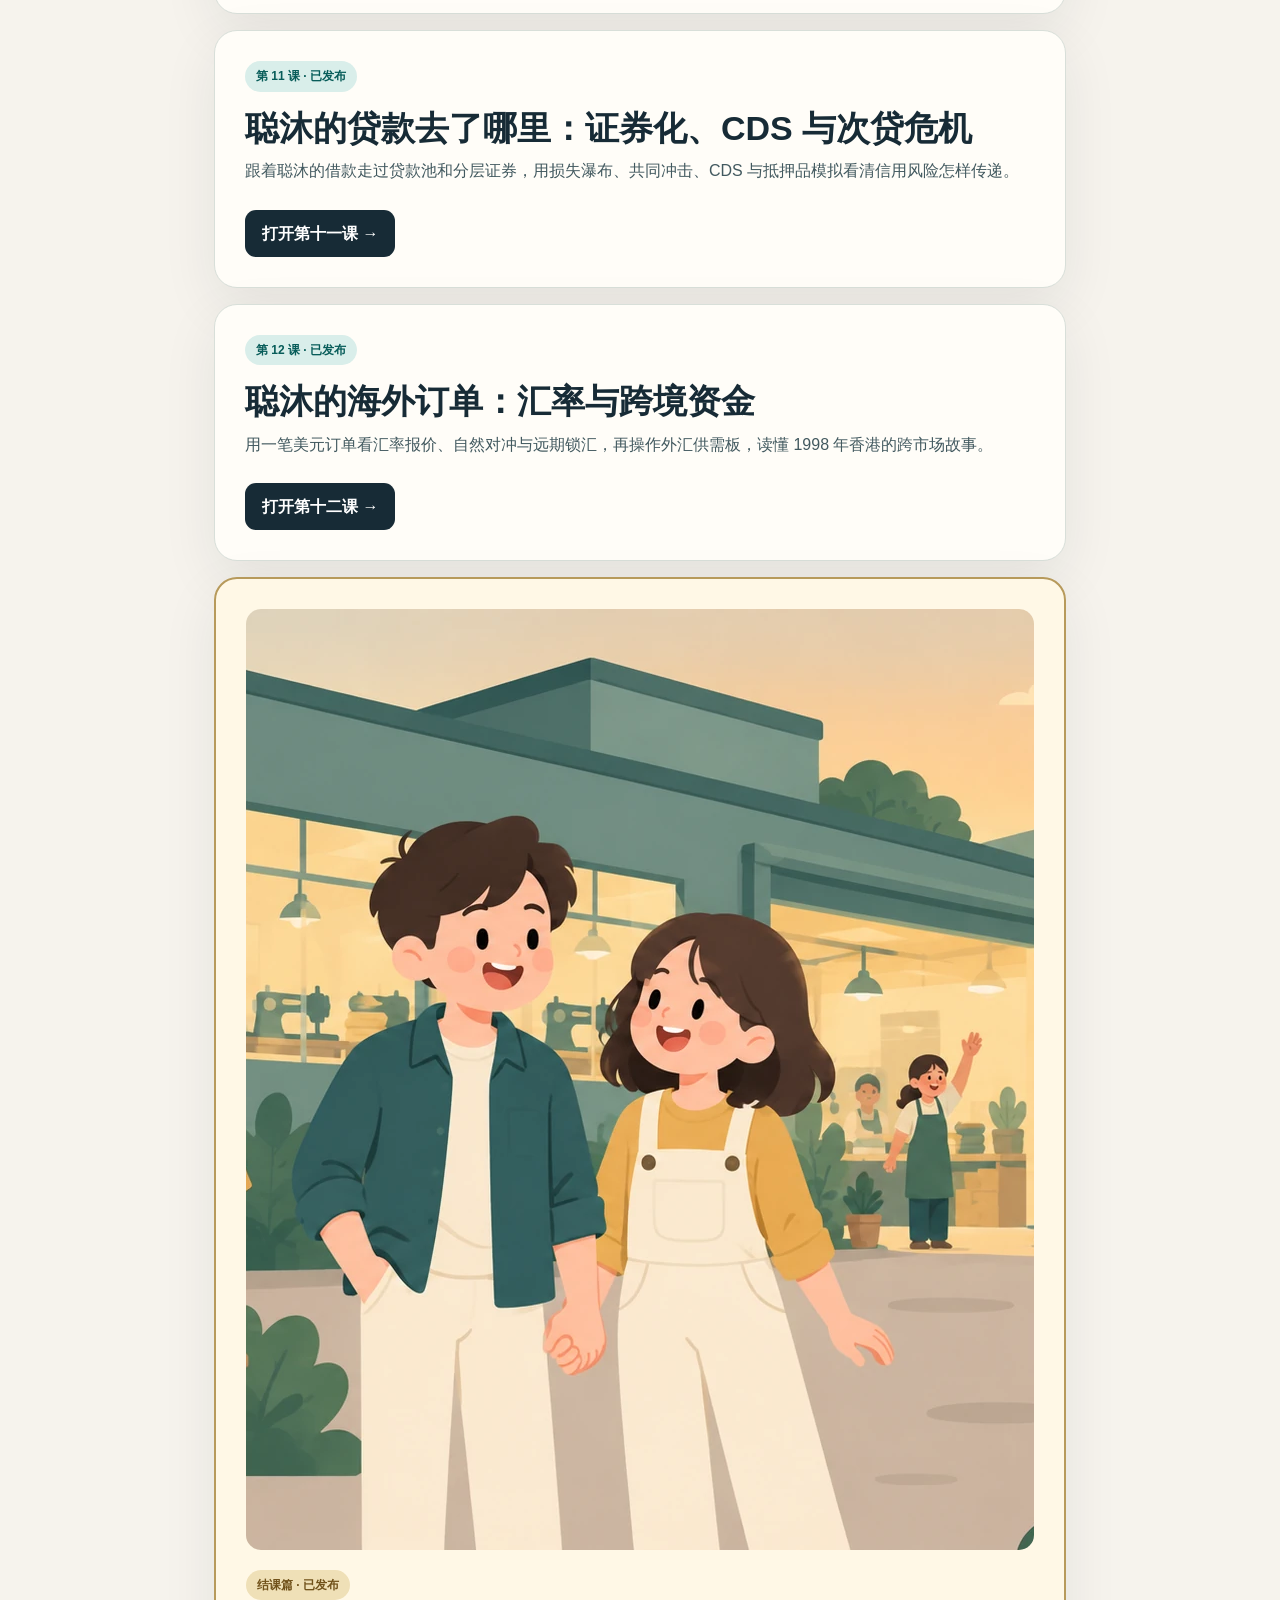
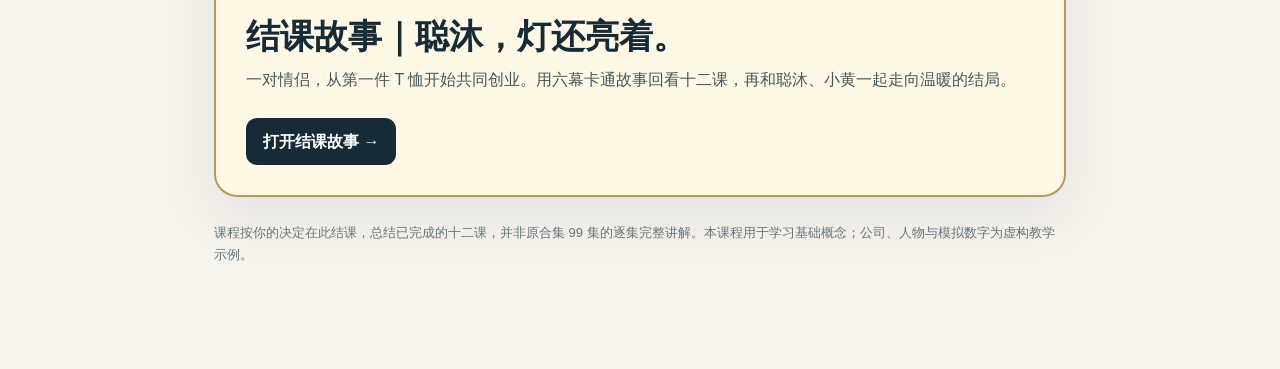
==== commit 0b815afc: "Place graduation story after all twelve lessons" ====
--- a/index.html
+++ b/index.html
@@ -9,96 +9,96 @@
     :root{color-scheme:light;--ink:#172b36;--teal:#087d78;--paper:#f6f3ed;--line:#d8dfd9;--gold:#f4bd62}
     *{box-sizing:border-box}body{margin:0;background:var(--paper);color:var(--ink);font-family:-apple-system,BlinkMacSystemFont,"PingFang SC","Microsoft YaHei",sans-serif;line-height:1.7}a{color:inherit}.wrap{max-width:900px;margin:auto;padding:64px 24px 90px}.eyebrow{font-size:12px;letter-spacing:.17em;text-transform:uppercase;color:var(--teal);font-weight:800}h1{font-size:clamp(38px,7vw,74px);line-height:1.15;letter-spacing:-.045em;margin:13px 0 18px}.lead{font-size:clamp(17px,2.5vw,21px);color:#42595f;max-width:670px;margin:0 0 44px}.lesson{display:block;text-decoration:none;background:#fffdf8;border:1px solid var(--line);border-radius:23px;padding:30px;box-shadow:0 18px 55px rgba(23,43,54,.08);transition:transform .2s,box-shadow .2s;margin:0 0 16px}.lesson:hover{transform:translateY(-3px);box-shadow:0 22px 60px rgba(23,43,54,.14)}.label{display:inline-block;background:#d9eeea;color:#075c59;font-size:12px;font-weight:800;border-radius:100px;padding:5px 11px}.lesson h2{font-size:clamp(25px,4vw,34px);line-height:1.25;margin:15px 0 8px}.lesson p{font-size:16px;color:#42595f;margin:0 0 25px}.open{display:inline-block;background:var(--ink);color:white;border-radius:11px;padding:10px 17px;font-weight:800}.foot{margin-top:25px;color:#66767b;font-size:13px}.line{width:74px;height:5px;background:var(--gold);border-radius:5px;margin-bottom:25px}@media(prefers-reduced-motion:reduce){.lesson{transition:none}}
 
-.course-nav{display:flex;align-items:center;justify-content:space-between;gap:14px;position:sticky;top:0;z-index:10;background:#f6f3edf2;backdrop-filter:blur(10px);border-bottom:1px solid var(--line);padding:12px max(20px,calc((100vw - 850px)/2));font-size:13px;font-weight:850}.course-nav a{color:var(--teal);text-decoration:none}.course-nav a:last-child{background:var(--teal);color:white;padding:7px 12px;border-radius:9px}.quick-links{display:flex;gap:10px;flex-wrap:wrap;margin:-20px 0 28px}.quick-links a{color:var(--teal);font-weight:850;text-decoration:none;border:1px solid #9ebfb5;border-radius:10px;padding:9px 13px}.quick-links a:last-child{background:#173743;color:white;border-color:#173743}.finale{border:2px solid #b79a5b;background:#fff8e6}.finale .label{background:#efe0b7;color:#71521b}.lesson-cover{display:block;width:100%;aspect-ratio:16/9;object-fit:cover;border-radius:15px;margin:0 0 20px}a:focus-visible{outline:3px solid var(--gold);outline-offset:3px}
+.course-nav{display:flex;align-items:center;justify-content:space-between;gap:14px;position:sticky;top:0;z-index:10;background:#f6f3edf2;backdrop-filter:blur(10px);border-bottom:1px solid var(--line);padding:12px max(20px,calc((100vw - 850px)/2));font-size:13px;font-weight:850}.course-nav a{color:var(--teal);text-decoration:none}.course-nav a:last-child{background:var(--teal);color:white;padding:7px 12px;border-radius:9px}.quick-links{display:flex;gap:10px;flex-wrap:wrap;margin:-20px 0 28px}.quick-links a{color:var(--teal);font-weight:850;text-decoration:none;border:1px solid #9ebfb5;border-radius:10px;padding:9px 13px}.finale{border:2px solid #b79a5b;background:#fff8e6}.finale .label{background:#efe0b7;color:#71521b}.lesson-cover{display:block;width:100%;aspect-ratio:16/9;object-fit:cover;border-radius:15px;margin:0 0 20px}a:focus-visible{outline:3px solid var(--gold);outline-offset:3px}
 </style>
 </head>
 <body>
-  <nav class="course-nav" aria-label="首页快捷入口"><a href="#course-list">聪沐金融课 · 课程目录</a><a href="finance-course-13.html?v=20260928-cartoon">结课故事 →</a></nav>
+  <nav class="course-nav" aria-label="首页快捷入口"><a href="#course-list">聪沐金融课 · 课程目录</a><a href="finance-course-01.html?v=20260928-art">开始第一课 →</a></nav>
   <main class="wrap">
     <div class="line" aria-hidden="true"></div>
     <div class="eyebrow">Finance · 从零开始</div>
     <h1>聪沐金融课</h1>
     <p class="lead">本课程已结课：12 篇主题课程＋1 篇结课故事。跟着你创办的服装公司「聪沐」，用身边的故事理解资金、股票、债券、银行、风险与保险。所有页面和互动都会保留，随时可以回看。</p>
-    <div class="quick-links"><a href="finance-course-01.html">从第一课开始</a><a href="finance-course-13.html?v=20260928-cartoon">直接打开结课故事 →</a></div>
-    <a class="lesson finale" id="course-list" href="finance-course-13.html?v=20260928-cartoon">
-      <img class="lesson-cover" src="assets/finale-06.webp" alt="聪沐情侣在暖灯亮着的服装工厂前牵手，员工与客户一起庆祝" width="1536" height="864" fetchpriority="high">
+    <div class="quick-links"><a href="finance-course-01.html?v=20260928-art">从第一课开始</a></div>
+    <a class="lesson" id="course-list" href="finance-course-01.html?v=20260928-art">
+      <span class="label">第 01 课 · 已发布</span>
+      <h2>创办「聪沐」，看懂金融世界</h2>
+      <p>从 10 万元启动资金出发，跟着聪沐筹资、做衣服、收货款，并处理偿债和风险。</p>
+      <span class="open">打开第一课 →</span>
+    </a>
+    <a class="lesson" href="finance-course-02.html?v=20260928-art">
+      <span class="label">第 02 课 · 已发布</span>
+      <h2>聪沐遇上利率与物价</h2>
+      <p>从一笔 4 万元贷款出发，理解利息、通胀、降准降息、逆回购、债券价格和跨币种收益。</p>
+      <span class="open">打开第二课 →</span>
+    </a>
+    <a class="lesson" href="finance-course-03.html?v=20260928-art">
+      <span class="label">第 03 课 · 已发布</span>
+      <h2>聪沐从公司走向股市</h2>
+      <p>沿着聪沐扩建工厂的故事，理解股票、IPO、打新、借壳、投票权和跨市场上市。</p>
+      <span class="open">打开第三课 →</span>
+    </a>
+    <a class="lesson" href="finance-course-04.html?v=20260928-art">
+      <span class="label">第 04 课 · 已发布</span>
+      <h2>聪沐股票的一天：股价怎么形成？</h2>
+      <p>用 K 线模拟盘练习虚拟挂单，再看买卖盘与开盘竞价怎样撮合，理解股价波动与市场传闻。</p>
+      <span class="open">打开第四课 →</span>
+    </a>
+    <a class="lesson" href="finance-course-05.html?v=20260928-art">
+      <span class="label">第 05 课 · 已发布</span>
+      <h2>聪沐值多少钱？财报、估值与分红</h2>
+      <p>在聪沐的年终经营会里，动手算利润和每股收益，模拟市盈率、分红前后账本与长期领取现金的价值。</p>
+      <span class="open">打开第五课 →</span>
+    </a>
+    <a class="lesson" href="finance-course-06.html?v=20260928-art">
+      <span class="label">第 06 课 · 已发布</span>
+      <h2>小黄的另一笔钱：基金、信托与 ETF</h2>
+      <p>跟着小黄的个人积蓄，分清基金会、公募与私募；模拟基金篮子、费用、ETF 双市场、黄金 ETF 与信托安排。</p>
+      <span class="open">打开第六课 →</span>
+    </a>
+    <a class="lesson" href="finance-course-07.html?v=20260928-art">
+      <span class="label">第 07 课 · 已发布</span>
+      <h2>聪沐的图表工作室：K 线、指数与量化分析</h2>
+      <p>逐笔生成 K 线、折叠周线、看支撑压力与点数图，再计算迷你指数并揭晓量化规则的新行情表现。</p>
+      <span class="open">打开第七课 →</span>
+    </a>
+    <a class="lesson" href="finance-course-08.html?v=20260928-art">
+      <span class="label">第 08 课 · 已发布</span>
+      <h2>聪沐的风险室：加仓、做空、杠杆与对冲</h2>
+      <p>用小黄的现金账本和聪沐的面料采购，模拟马丁加仓、刚性兑付、借券做空、融资杠杆与锁价对冲。</p>
+      <span class="open">打开第八课 →</span>
+    </a>
+    <a class="lesson" href="finance-course-09.html?v=20260928-art">
+      <span class="label">第 09 课 · 已发布</span>
+      <h2>聪沐的棉花合同：期货与期权</h2>
+      <p>为聪沐的棉花采购选择合同，逐日查看期货保证金账本，再模拟看涨、看跌期权与三种采购成本。</p>
+      <span class="open">打开第九课 →</span>
+    </a>
+    <a class="lesson" href="finance-course-10.html?v=20260928-art">
+      <span class="label">第 10 课 · 已发布</span>
+      <h2>聪沐股价异动：谁在推动价格？</h2>
+      <p>跟着小黄看大单撮合、成交量背后的不同账户、传闻时间线与卖出盘口，分清市场口语和操纵证据。</p>
+      <span class="open">打开第十课 →</span>
+    </a>
+    <a class="lesson" href="finance-course-11.html?v=20260928-art">
+      <span class="label">第 11 课 · 已发布</span>
+      <h2>聪沐的贷款去了哪里：证券化、CDS 与次贷危机</h2>
+      <p>跟着聪沐的借款走过贷款池和分层证券，用损失瀑布、共同冲击、CDS 与抵押品模拟看清信用风险怎样传递。</p>
+      <span class="open">打开第十一课 →</span>
+    </a>
+    <a class="lesson" href="finance-course-12.html?v=20260928-art">
+      <span class="label">第 12 课 · 已发布</span>
+      <h2>聪沐的海外订单：汇率与跨境资金</h2>
+      <p>用一笔美元订单看汇率报价、自然对冲与远期锁汇，再操作外汇供需板，读懂 1998 年香港的跨市场故事。</p>
+      <span class="open">打开第十二课 →</span>
+    </a>
+    <a class="lesson finale" href="finance-course-13.html?v=20260928-cartoon">
+      <img class="lesson-cover" src="assets/finale-06.webp" alt="聪沐情侣在暖灯亮着的服装工厂前牵手，员工与客户一起庆祝" width="1672" height="941" loading="lazy" decoding="async">
       <span class="label">结课篇 · 已发布</span>
       <h2>结课故事｜聪沐，灯还亮着。</h2>
       <p>一对情侣，从第一件 T 恤开始共同创业。用六幕卡通故事回看十二课，再和聪沐、小黄一起走向温暖的结局。</p>
       <span class="open">打开结课故事 →</span>
     </a>
-    <a class="lesson" href="finance-course-01.html">
-      <span class="label">第 01 课 · 已发布</span>
-      <h2>创办「聪沐」，看懂金融世界</h2>
-      <p>从 10 万元启动资金出发，跟着聪沐筹资、做衣服、收货款，并处理偿债和风险。</p>
-      <span class="open">打开第一课 →</span>
-    </a>
-    <a class="lesson" href="finance-course-02.html">
-      <span class="label">第 02 课 · 已发布</span>
-      <h2>聪沐遇上利率与物价</h2>
-      <p>从一笔 4 万元贷款出发，理解利息、通胀、降准降息、逆回购、债券价格和跨币种收益。</p>
-      <span class="open">打开第二课 →</span>
-    </a>
-    <a class="lesson" href="finance-course-03.html">
-      <span class="label">第 03 课 · 已发布</span>
-      <h2>聪沐从公司走向股市</h2>
-      <p>沿着聪沐扩建工厂的故事，理解股票、IPO、打新、借壳、投票权和跨市场上市。</p>
-      <span class="open">打开第三课 →</span>
-    </a>
-    <a class="lesson" href="finance-course-04.html">
-      <span class="label">第 04 课 · 已发布</span>
-      <h2>聪沐股票的一天：股价怎么形成？</h2>
-      <p>用 K 线模拟盘练习虚拟挂单，再看买卖盘与开盘竞价怎样撮合，理解股价波动与市场传闻。</p>
-      <span class="open">打开第四课 →</span>
-    </a>
-    <a class="lesson" href="finance-course-05.html">
-      <span class="label">第 05 课 · 已发布</span>
-      <h2>聪沐值多少钱？财报、估值与分红</h2>
-      <p>在聪沐的年终经营会里，动手算利润和每股收益，模拟市盈率、分红前后账本与长期领取现金的价值。</p>
-      <span class="open">打开第五课 →</span>
-    </a>
-    <a class="lesson" href="finance-course-06.html">
-      <span class="label">第 06 课 · 已发布</span>
-      <h2>小黄的另一笔钱：基金、信托与 ETF</h2>
-      <p>跟着小黄的个人积蓄，分清基金会、公募与私募；模拟基金篮子、费用、ETF 双市场、黄金 ETF 与信托安排。</p>
-      <span class="open">打开第六课 →</span>
-    </a>
-    <a class="lesson" href="finance-course-07.html">
-      <span class="label">第 07 课 · 已发布</span>
-      <h2>聪沐的图表工作室：K 线、指数与量化分析</h2>
-      <p>逐笔生成 K 线、折叠周线、看支撑压力与点数图，再计算迷你指数并揭晓量化规则的新行情表现。</p>
-      <span class="open">打开第七课 →</span>
-    </a>
-    <a class="lesson" href="finance-course-08.html">
-      <span class="label">第 08 课 · 已发布</span>
-      <h2>聪沐的风险室：加仓、做空、杠杆与对冲</h2>
-      <p>用小黄的现金账本和聪沐的面料采购，模拟马丁加仓、刚性兑付、借券做空、融资杠杆与锁价对冲。</p>
-      <span class="open">打开第八课 →</span>
-    </a>
-    <a class="lesson" href="finance-course-09.html">
-      <span class="label">第 09 课 · 已发布</span>
-      <h2>聪沐的棉花合同：期货与期权</h2>
-      <p>为聪沐的棉花采购选择合同，逐日查看期货保证金账本，再模拟看涨、看跌期权与三种采购成本。</p>
-      <span class="open">打开第九课 →</span>
-    </a>
-    <a class="lesson" href="finance-course-10.html">
-      <span class="label">第 10 课 · 已发布</span>
-      <h2>聪沐股价异动：谁在推动价格？</h2>
-      <p>跟着小黄看大单撮合、成交量背后的不同账户、传闻时间线与卖出盘口，分清市场口语和操纵证据。</p>
-      <span class="open">打开第十课 →</span>
-    </a>
-    <a class="lesson" href="finance-course-11.html">
-      <span class="label">第 11 课 · 已发布</span>
-      <h2>聪沐的贷款去了哪里：证券化、CDS 与次贷危机</h2>
-      <p>跟着聪沐的借款走过贷款池和分层证券，用损失瀑布、共同冲击、CDS 与抵押品模拟看清信用风险怎样传递。</p>
-      <span class="open">打开第十一课 →</span>
-    </a>
-    <a class="lesson" href="finance-course-12.html">
-      <span class="label">第 12 课 · 已发布</span>
-      <h2>聪沐的海外订单：汇率与跨境资金</h2>
-      <p>用一笔美元订单看汇率报价、自然对冲与远期锁汇，再操作外汇供需板，读懂 1998 年香港的跨市场故事。</p>
-      <span class="open">打开第十二课 →</span>
-    </a>
     <p class="foot">课程按你的决定在此结课，总结已完成的十二课，并非原合集 99 集的逐集完整讲解。本课程用于学习基础概念；公司、人物与模拟数字为虚构教学示例。</p>
   </main>
 </body>
